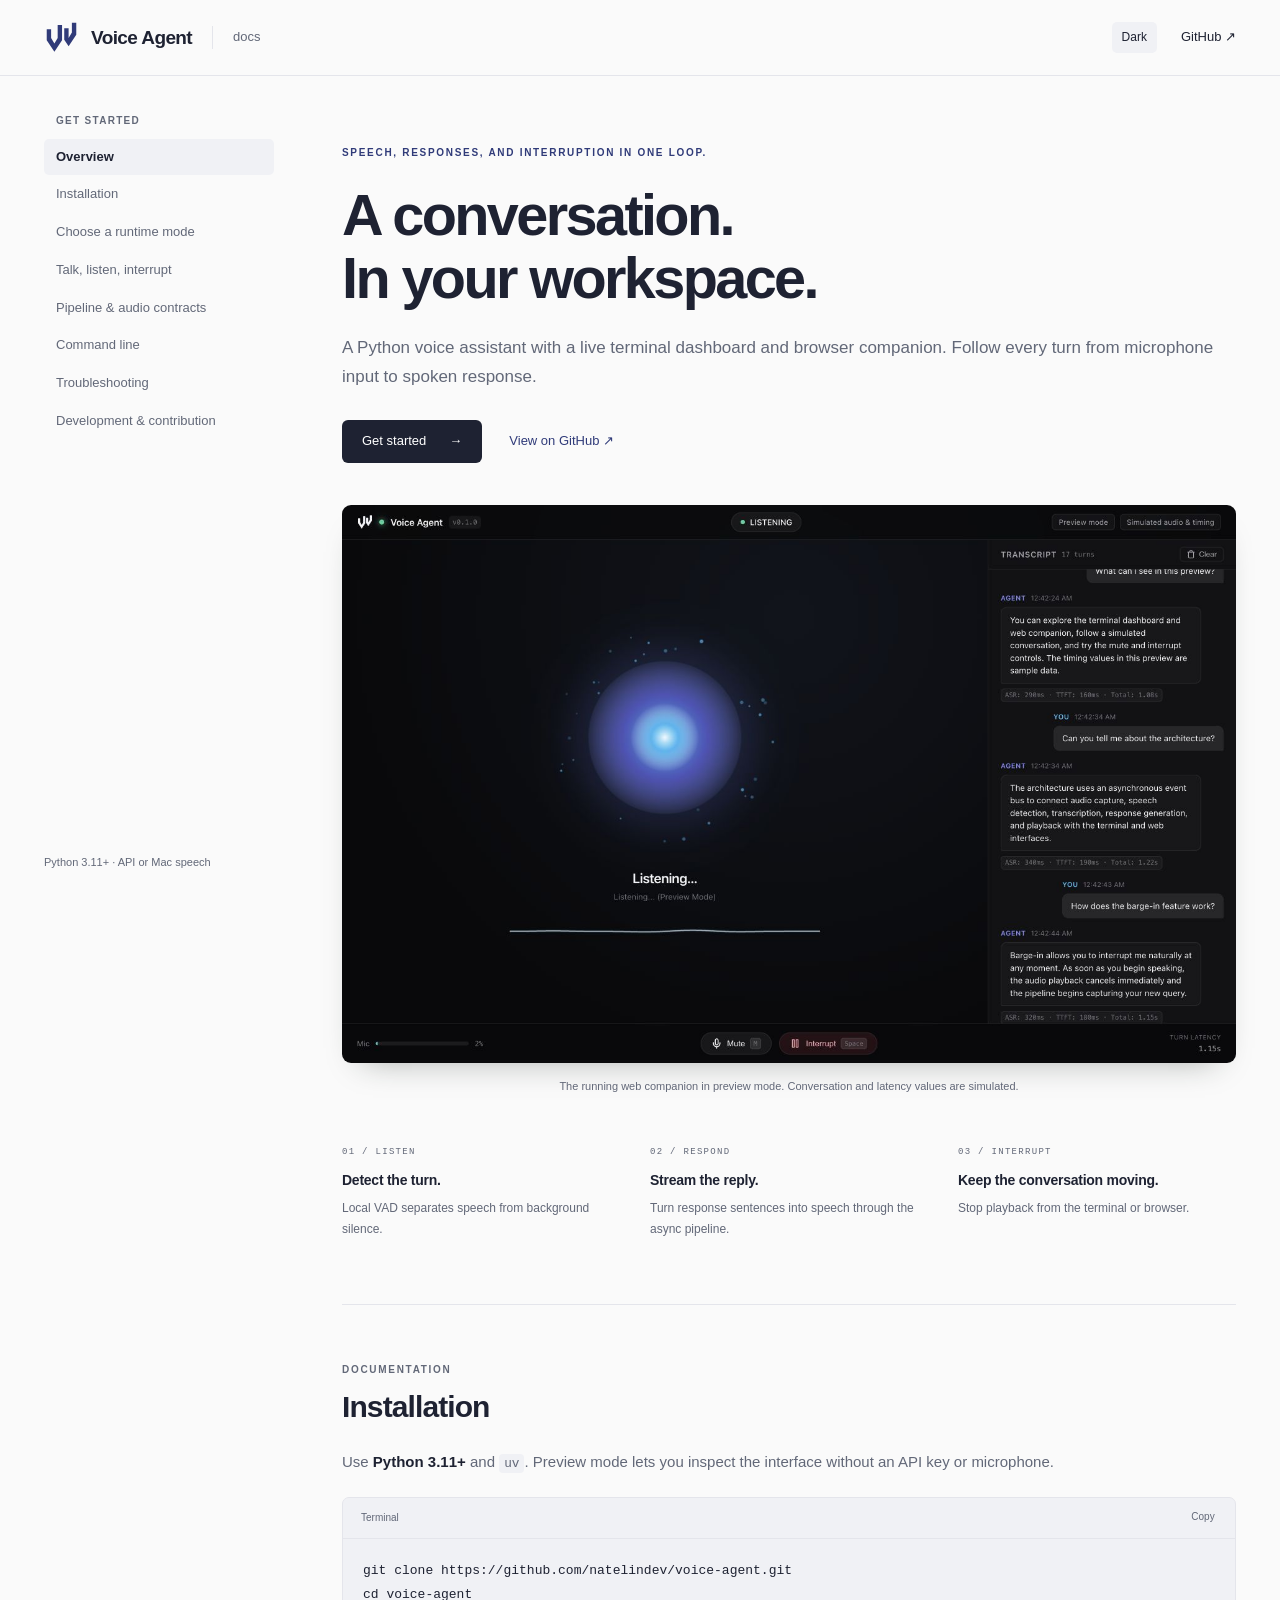
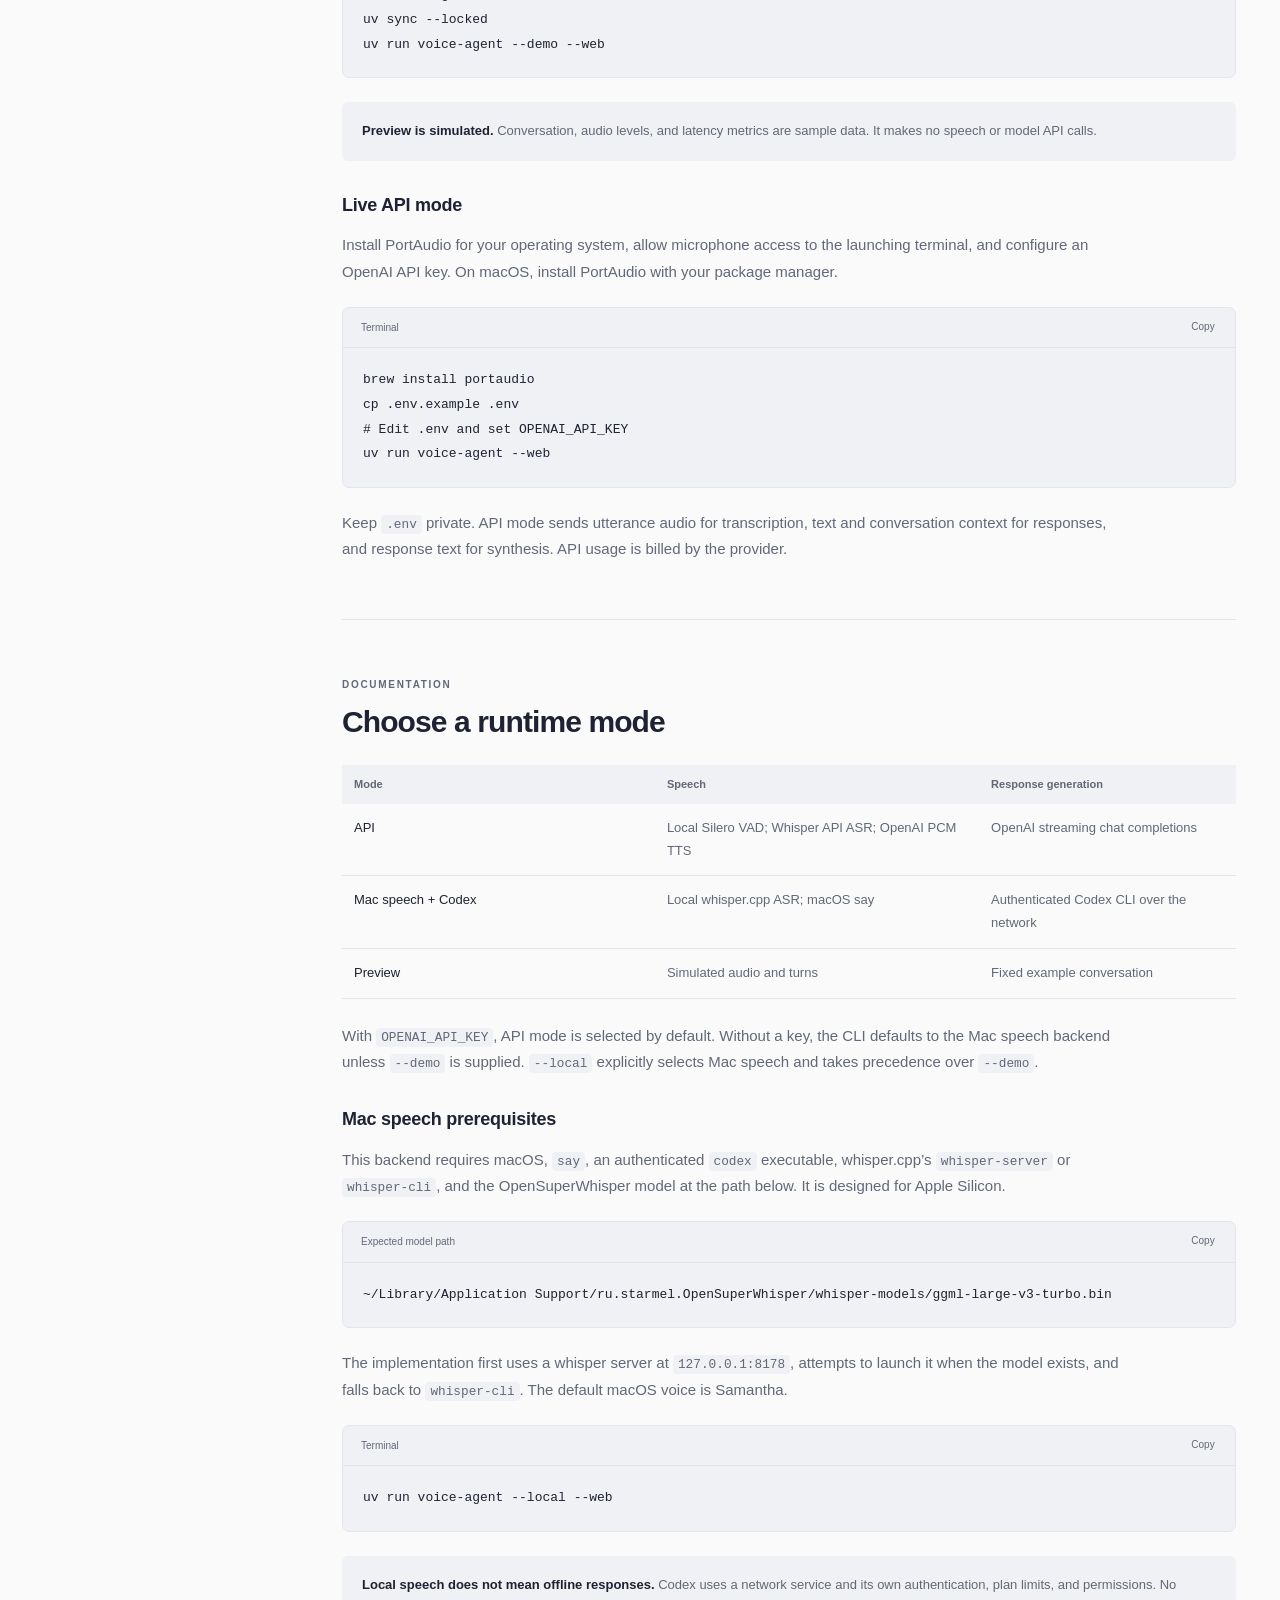
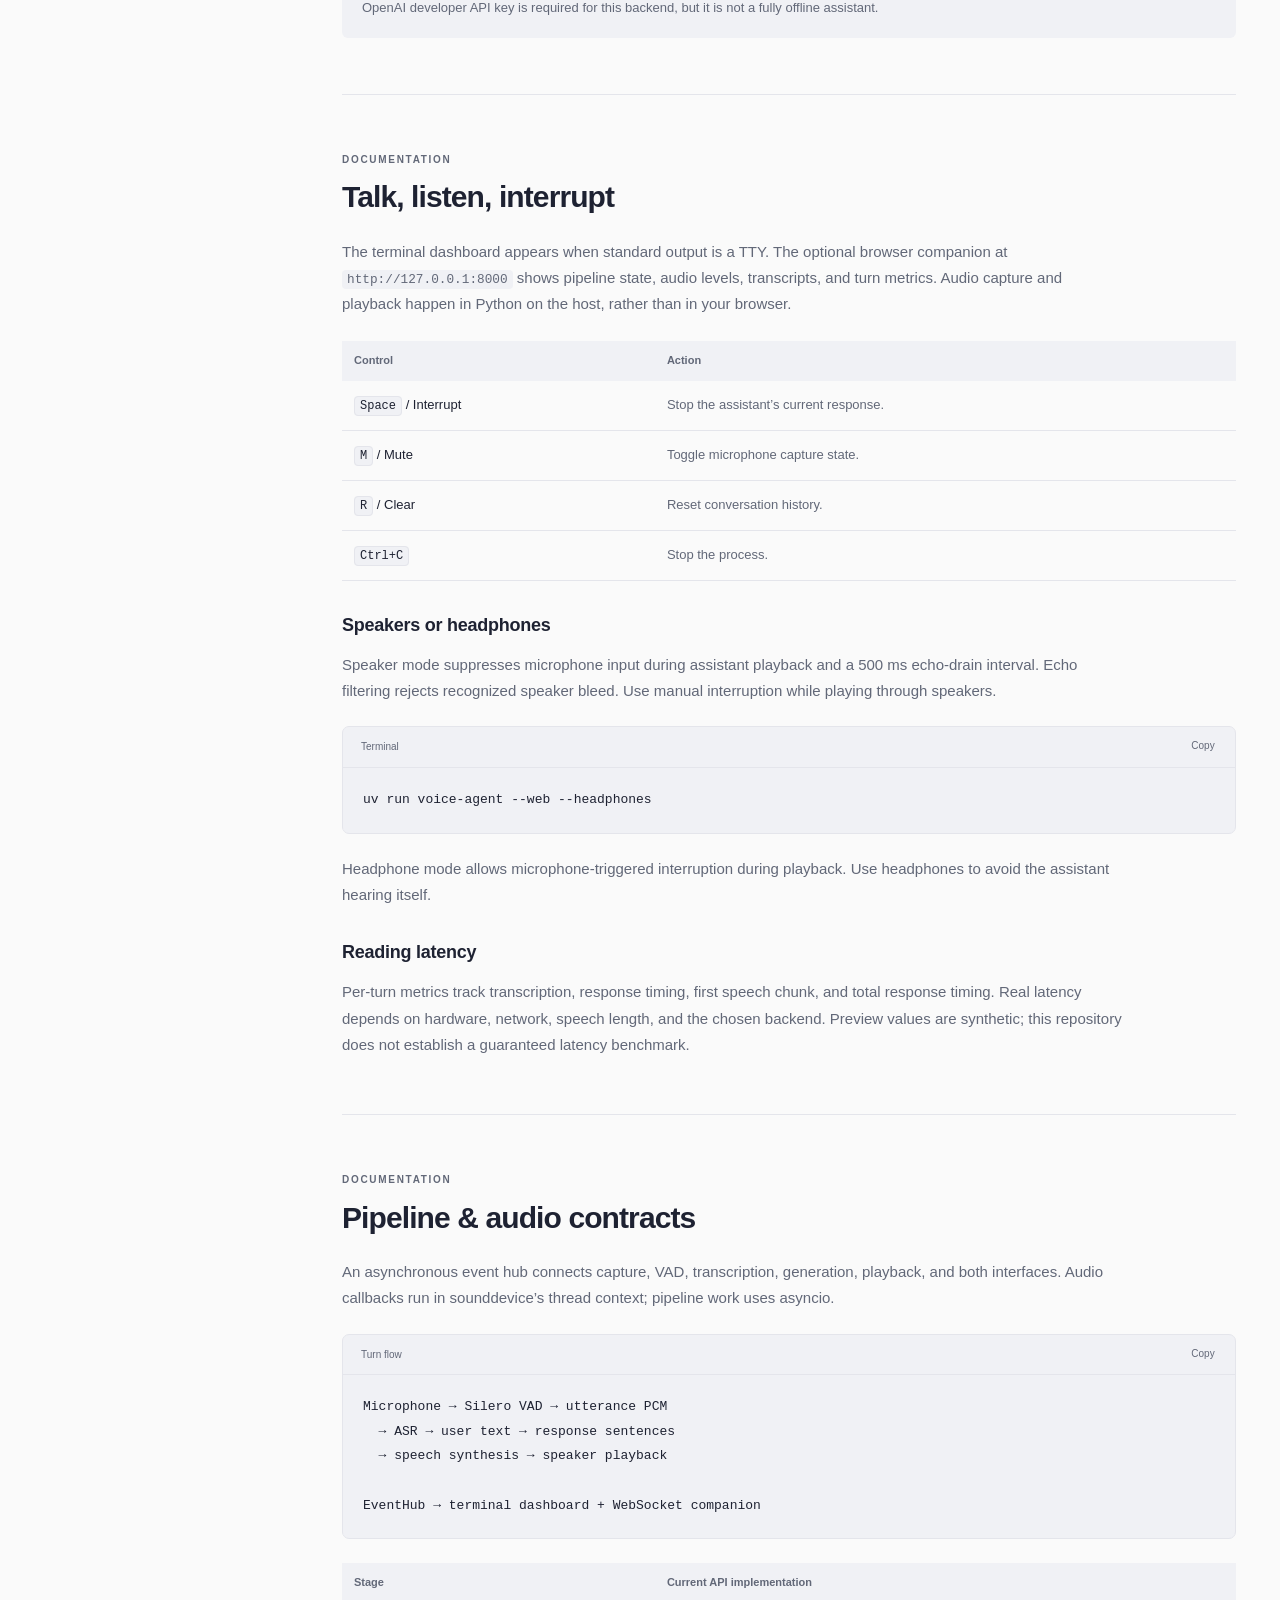
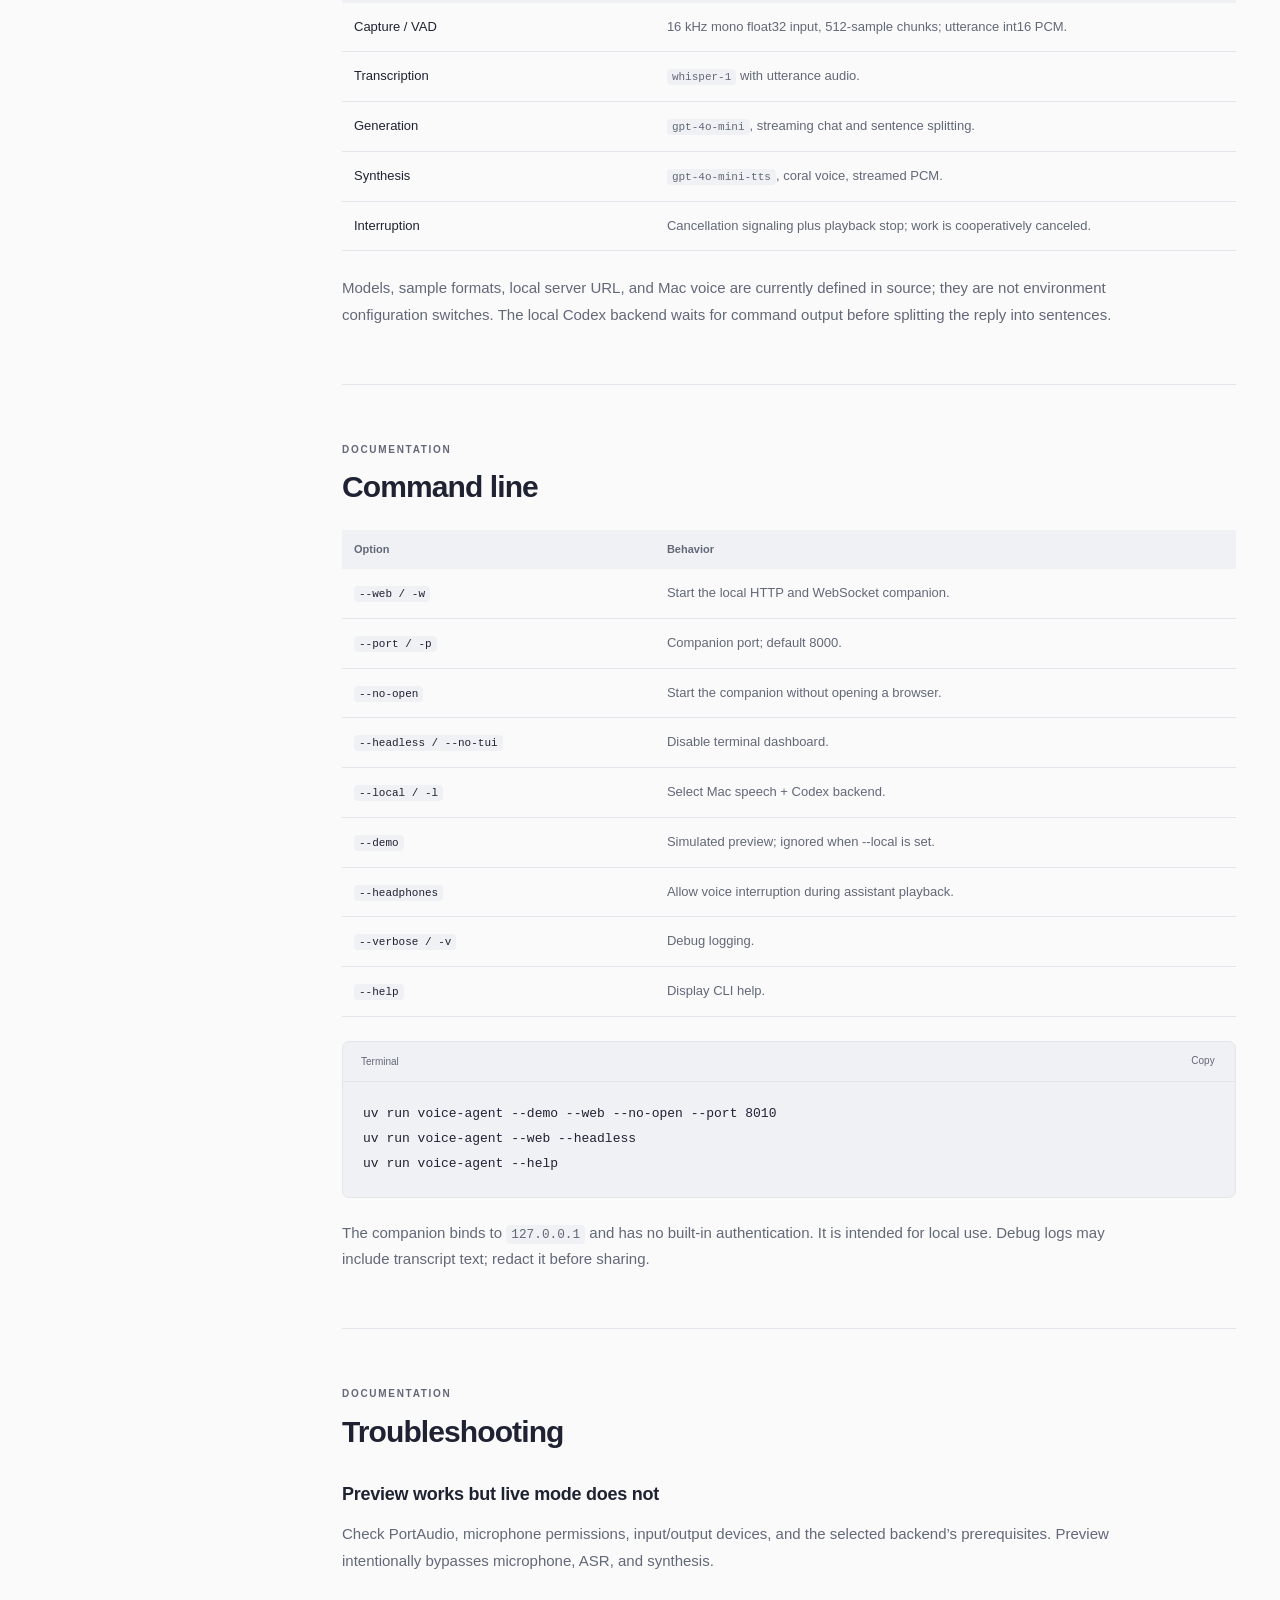
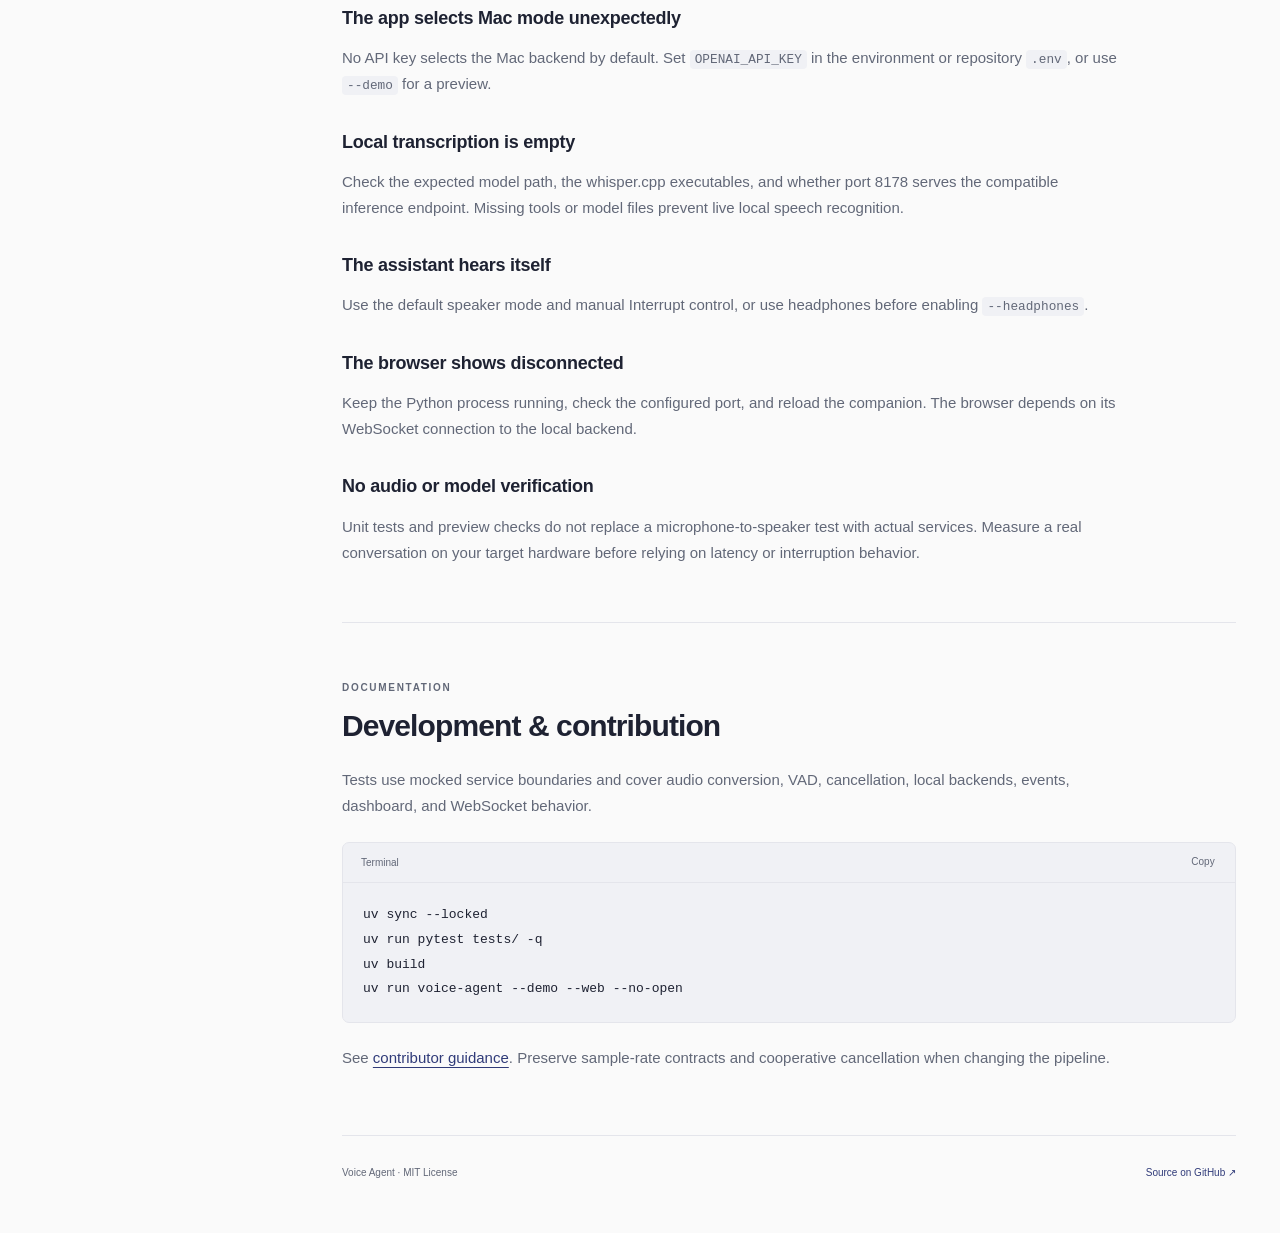
==== docs/index.html @ 85374327 "Polish voice agent branding, documentation, and runtime descriptions" ====
<!doctype html><html lang="en"><head><meta charset="utf-8"><meta name="viewport" content="width=device-width,initial-scale=1"><meta name="description" content="Speech, responses, and interruption in one loop. Installation, usage, reference, and troubleshooting."><meta property="og:title" content="Voice Agent · Documentation"><meta property="og:description" content="Speech, responses, and interruption in one loop."><meta property="og:image" content="https://natelindev-voice-agent.pages.dev/assets/screenshot.png"><link rel="canonical" href="https://natelindev-voice-agent.pages.dev/"><title>Voice Agent · Documentation</title><link rel="icon" href="assets/favicon.svg" type="image/svg+xml"><link rel="stylesheet" href="styles.css"><script src="app.js" defer></script></head><body><a class="skip-link" href="#main">Skip to content</a><header class="header"><a class="brand" href="#overview" aria-label="Voice Agent home"><img class="brand-icon" src="assets/brand/mark.svg" width="35" height="35" alt="">Voice Agent<span class="brand-label">docs</span></a><div class="header-actions"><button class="theme-toggle" type="button" aria-label="Switch color theme">Theme</button><a class="github-link" href="https://github.com/natelindev/voice-agent">GitHub ↗</a><button class="menu-toggle" type="button" aria-expanded="false" aria-controls="sidebar">Menu</button></div></header><div class="layout"><aside class="sidebar" id="sidebar"><nav aria-label="Documentation"><p class="nav-label">GET STARTED</p><a href="#overview" aria-current="location">Overview</a><a href="#installation">Installation</a><a href="#modes">Choose a runtime mode</a><a href="#usage">Talk, listen, interrupt</a><a href="#pipeline">Pipeline &amp; audio contracts</a><a href="#cli">Command line</a><a href="#troubleshooting">Troubleshooting</a><a href="#development">Development &amp; contribution</a></nav><div class="sidebar-note">Python 3.11+ · API or Mac speech</div></aside><main id="main" tabindex="-1"><section class="hero" id="overview" aria-labelledby="hero-title"><div class="eyebrow">SPEECH, RESPONSES, AND INTERRUPTION IN ONE LOOP.</div><h1 id="hero-title">A conversation.<br>In your workspace.</h1><p class="hero-description">A Python voice assistant with a live terminal dashboard and browser companion. Follow every turn from microphone input to spoken response.</p><div class="hero-actions"><a class="button-primary" href="#installation">Get started <span aria-hidden="true">→</span></a><a class="text-link" href="https://github.com/natelindev/voice-agent">View on GitHub ↗</a></div><figure class="screenshot"><a href="assets/screenshot.png" aria-label="Open the full-size product screenshot"><img src="assets/screenshot.png" alt="Voice Agent running with isolated sample data"></a><figcaption>The running web companion in preview mode. Conversation and latency values are simulated.</figcaption></figure><div class="features"><div><span class="feature-number">01 / LISTEN</span><h3>Detect the turn.</h3><p>Local VAD separates speech from background silence.</p></div><div><span class="feature-number">02 / RESPOND</span><h3>Stream the reply.</h3><p>Turn response sentences into speech through the async pipeline.</p></div><div><span class="feature-number">03 / INTERRUPT</span><h3>Keep the conversation moving.</h3><p>Stop playback from the terminal or browser.</p></div></div></section><section class="doc-section" id="installation" aria-labelledby="installation-title"><div class="section-kicker">DOCUMENTATION</div><h2 id="installation-title">Installation</h2><p>Use <strong>Python 3.11+</strong> and <code>uv</code>. Preview mode lets you inspect the interface without an API key or microphone.</p><div class="code-block"><div class="code-label">Terminal</div><pre><code>git clone https://github.com/natelindev/voice-agent.git
cd voice-agent
uv sync --locked
uv run voice-agent --demo --web</code></pre></div><div class="note"><strong>Preview is simulated.</strong> Conversation, audio levels, and latency metrics are sample data. It makes no speech or model API calls.</div><h3>Live API mode</h3><p>Install PortAudio for your operating system, allow microphone access to the launching terminal, and configure an OpenAI API key. On macOS, install PortAudio with your package manager.</p><div class="code-block"><div class="code-label">Terminal</div><pre><code>brew install portaudio
cp .env.example .env
# Edit .env and set OPENAI_API_KEY
uv run voice-agent --web</code></pre></div><p>Keep <code>.env</code> private. API mode sends utterance audio for transcription, text and conversation context for responses, and response text for synthesis. API usage is billed by the provider.</p></section><section class="doc-section" id="modes" aria-labelledby="modes-title"><div class="section-kicker">DOCUMENTATION</div><h2 id="modes-title">Choose a runtime mode</h2><div class="table-wrap"><table><thead><tr><th scope="col">Mode</th><th scope="col">Speech</th><th scope="col">Response generation</th></tr></thead><tbody><tr><td>API</td><td>Local Silero VAD; Whisper API ASR; OpenAI PCM TTS</td><td>OpenAI streaming chat completions</td></tr><tr><td>Mac speech + Codex</td><td>Local whisper.cpp ASR; macOS say</td><td>Authenticated Codex CLI over the network</td></tr><tr><td>Preview</td><td>Simulated audio and turns</td><td>Fixed example conversation</td></tr></tbody></table></div><p>With <code>OPENAI_API_KEY</code>, API mode is selected by default. Without a key, the CLI defaults to the Mac speech backend unless <code>--demo</code> is supplied. <code>--local</code> explicitly selects Mac speech and takes precedence over <code>--demo</code>.</p><h3>Mac speech prerequisites</h3><p>This backend requires macOS, <code>say</code>, an authenticated <code>codex</code> executable, whisper.cpp’s <code>whisper-server</code> or <code>whisper-cli</code>, and the OpenSuperWhisper model at the path below. It is designed for Apple Silicon.</p><div class="code-block"><div class="code-label">Expected model path</div><pre><code>~/Library/Application Support/ru.starmel.OpenSuperWhisper/whisper-models/ggml-large-v3-turbo.bin</code></pre></div><p>The implementation first uses a whisper server at <code>127.0.0.1:8178</code>, attempts to launch it when the model exists, and falls back to <code>whisper-cli</code>. The default macOS voice is Samantha.</p><div class="code-block"><div class="code-label">Terminal</div><pre><code>uv run voice-agent --local --web</code></pre></div><div class="note"><strong>Local speech does not mean offline responses.</strong> Codex uses a network service and its own authentication, plan limits, and permissions. No OpenAI developer API key is required for this backend, but it is not a fully offline assistant.</div></section><section class="doc-section" id="usage" aria-labelledby="usage-title"><div class="section-kicker">DOCUMENTATION</div><h2 id="usage-title">Talk, listen, interrupt</h2><p>The terminal dashboard appears when standard output is a TTY. The optional browser companion at <code>http://127.0.0.1:8000</code> shows pipeline state, audio levels, transcripts, and turn metrics. Audio capture and playback happen in Python on the host, rather than in your browser.</p><div class="table-wrap"><table><thead><tr><th scope="col">Control</th><th scope="col">Action</th></tr></thead><tbody><tr><td><kbd>Space</kbd> / Interrupt</td><td>Stop the assistant’s current response.</td></tr><tr><td><kbd>M</kbd> / Mute</td><td>Toggle microphone capture state.</td></tr><tr><td><kbd>R</kbd> / Clear</td><td>Reset conversation history.</td></tr><tr><td><kbd>Ctrl+C</kbd></td><td>Stop the process.</td></tr></tbody></table></div><h3>Speakers or headphones</h3><p>Speaker mode suppresses microphone input during assistant playback and a 500 ms echo-drain interval. Echo filtering rejects recognized speaker bleed. Use manual interruption while playing through speakers.</p><div class="code-block"><div class="code-label">Terminal</div><pre><code>uv run voice-agent --web --headphones</code></pre></div><p>Headphone mode allows microphone-triggered interruption during playback. Use headphones to avoid the assistant hearing itself.</p><h3>Reading latency</h3><p>Per-turn metrics track transcription, response timing, first speech chunk, and total response timing. Real latency depends on hardware, network, speech length, and the chosen backend. Preview values are synthetic; this repository does not establish a guaranteed latency benchmark.</p></section><section class="doc-section" id="pipeline" aria-labelledby="pipeline-title"><div class="section-kicker">DOCUMENTATION</div><h2 id="pipeline-title">Pipeline &amp; audio contracts</h2><p>An asynchronous event hub connects capture, VAD, transcription, generation, playback, and both interfaces. Audio callbacks run in sounddevice’s thread context; pipeline work uses asyncio.</p><div class="code-block"><div class="code-label">Turn flow</div><pre><code>Microphone → Silero VAD → utterance PCM
  → ASR → user text → response sentences
  → speech synthesis → speaker playback

EventHub → terminal dashboard + WebSocket companion</code></pre></div><div class="table-wrap"><table><thead><tr><th scope="col">Stage</th><th scope="col">Current API implementation</th></tr></thead><tbody><tr><td>Capture / VAD</td><td>16 kHz mono float32 input, 512-sample chunks; utterance int16 PCM.</td></tr><tr><td>Transcription</td><td><code>whisper-1</code> with utterance audio.</td></tr><tr><td>Generation</td><td><code>gpt-4o-mini</code>, streaming chat and sentence splitting.</td></tr><tr><td>Synthesis</td><td><code>gpt-4o-mini-tts</code>, coral voice, streamed PCM.</td></tr><tr><td>Interruption</td><td>Cancellation signaling plus playback stop; work is cooperatively canceled.</td></tr></tbody></table></div><p>Models, sample formats, local server URL, and Mac voice are currently defined in source; they are not environment configuration switches. The local Codex backend waits for command output before splitting the reply into sentences.</p></section><section class="doc-section" id="cli" aria-labelledby="cli-title"><div class="section-kicker">DOCUMENTATION</div><h2 id="cli-title">Command line</h2><div class="table-wrap"><table><thead><tr><th scope="col">Option</th><th scope="col">Behavior</th></tr></thead><tbody><tr><td><code>--web / -w</code></td><td>Start the local HTTP and WebSocket companion.</td></tr><tr><td><code>--port / -p</code></td><td>Companion port; default 8000.</td></tr><tr><td><code>--no-open</code></td><td>Start the companion without opening a browser.</td></tr><tr><td><code>--headless / --no-tui</code></td><td>Disable terminal dashboard.</td></tr><tr><td><code>--local / -l</code></td><td>Select Mac speech + Codex backend.</td></tr><tr><td><code>--demo</code></td><td>Simulated preview; ignored when --local is set.</td></tr><tr><td><code>--headphones</code></td><td>Allow voice interruption during assistant playback.</td></tr><tr><td><code>--verbose / -v</code></td><td>Debug logging.</td></tr><tr><td><code>--help</code></td><td>Display CLI help.</td></tr></tbody></table></div><div class="code-block"><div class="code-label">Terminal</div><pre><code>uv run voice-agent --demo --web --no-open --port 8010
uv run voice-agent --web --headless
uv run voice-agent --help</code></pre></div><p>The companion binds to <code>127.0.0.1</code> and has no built-in authentication. It is intended for local use. Debug logs may include transcript text; redact it before sharing.</p></section><section class="doc-section" id="troubleshooting" aria-labelledby="troubleshooting-title"><div class="section-kicker">DOCUMENTATION</div><h2 id="troubleshooting-title">Troubleshooting</h2><h3>Preview works but live mode does not</h3><p>Check PortAudio, microphone permissions, input/output devices, and the selected backend’s prerequisites. Preview intentionally bypasses microphone, ASR, and synthesis.</p><h3>The app selects Mac mode unexpectedly</h3><p>No API key selects the Mac backend by default. Set <code>OPENAI_API_KEY</code> in the environment or repository <code>.env</code>, or use <code>--demo</code> for a preview.</p><h3>Local transcription is empty</h3><p>Check the expected model path, the whisper.cpp executables, and whether port 8178 serves the compatible inference endpoint. Missing tools or model files prevent live local speech recognition.</p><h3>The assistant hears itself</h3><p>Use the default speaker mode and manual Interrupt control, or use headphones before enabling <code>--headphones</code>.</p><h3>The browser shows disconnected</h3><p>Keep the Python process running, check the configured port, and reload the companion. The browser depends on its WebSocket connection to the local backend.</p><h3>No audio or model verification</h3><p>Unit tests and preview checks do not replace a microphone-to-speaker test with actual services. Measure a real conversation on your target hardware before relying on latency or interruption behavior.</p></section><section class="doc-section" id="development" aria-labelledby="development-title"><div class="section-kicker">DOCUMENTATION</div><h2 id="development-title">Development &amp; contribution</h2><p>Tests use mocked service boundaries and cover audio conversion, VAD, cancellation, local backends, events, dashboard, and WebSocket behavior.</p><div class="code-block"><div class="code-label">Terminal</div><pre><code>uv sync --locked
uv run pytest tests/ -q
uv build
uv run voice-agent --demo --web --no-open</code></pre></div><p>See <a href="https://github.com/natelindev/voice-agent/blob/main/CONTRIBUTING.md">contributor guidance</a>. Preserve sample-rate contracts and cooperative cancellation when changing the pipeline.</p></section><footer><span>Voice Agent · MIT License</span><a href="https://github.com/natelindev/voice-agent">Source on GitHub ↗</a></footer></main></div><div id="copy-status" class="sr-only" role="status" aria-live="polite"></div></body></html>
---- docs/styles.css ----
:root {
	color-scheme: light;
	--paper: #f8f9f5;
	--ink: #202b26;
	--muted: #65716a;
	--line: #e2e6dd;
	--accent: #47614d;
	--code: #eef0e9;
	--sidebar: 230px;
	--header: 76px;
}
* {
	box-sizing: border-box;
}
html {
	scroll-behavior: smooth;
	scroll-padding-top: 104px;
}
body {
	margin: 0;
	background: var(--paper);
	color: var(--ink);
	font:
		15px / 1.75 -apple-system,
		BlinkMacSystemFont,
		"Segoe UI",
		sans-serif;
	-webkit-font-smoothing: antialiased;
}
a {
	color: var(--accent);
	text-decoration-thickness: 1px;
	text-underline-offset: 4px;
}
a:hover {
	color: var(--ink);
}
button {
	font: inherit;
	cursor: pointer;
}
button,
a {
	-webkit-tap-highlight-color: transparent;
}
:focus-visible {
	outline: 2px solid #5369a1;
	outline-offset: 5px;
	border-radius: 3px;
}
button:disabled {
	cursor: default;
}
::selection {
	background: #dce5d5;
}
code,
kbd {
	font-family: "SFMono-Regular", Consolas, "Liberation Mono", monospace;
}
code {
	font-size: 0.85em;
	overflow-wrap: anywhere;
}
p code,
td code,
li code,
.note code {
	background: var(--code);
	border-radius: 4px;
	padding: 2px 5px;
}
kbd {
	font-size: 12px;
	background: #fff;
	border: 1px solid var(--line);
	box-shadow: 0 1px 0 #d5d9d0;
	border-radius: 4px;
	padding: 2px 5px;
	white-space: nowrap;
}
p {
	margin: 0 0 20px;
}
strong {
	font-weight: 600;
}
.sr-only {
	position: absolute;
	width: 1px;
	height: 1px;
	padding: 0;
	margin: -1px;
	overflow: hidden;
	clip: rect(0, 0, 0, 0);
	white-space: nowrap;
	border: 0;
}
.skip-link {
	position: fixed;
	left: 20px;
	top: -80px;
	z-index: 10;
	background: var(--ink);
	color: white;
	padding: 8px 18px;
}
.skip-link:focus {
	top: 10px;
}
.header {
	height: var(--header);
	padding: 0 44px;
	border-bottom: 1px solid var(--line);
	background: var(--paper);
	position: sticky;
	top: 0;
	z-index: 5;
	display: flex;
	align-items: center;
	justify-content: space-between;
}
.brand {
	display: flex;
	align-items: center;
	gap: 12px;
	text-decoration: none;
	color: var(--ink);
	font-size: 19px;
	font-weight: 650;
	letter-spacing: -0.6px;
}
.brand-icon {
	display: block;
	width: 35px;
	height: 35px;
	flex-shrink: 0;
}
.brand-label {
	margin-left: 8px;
	padding-left: 20px;
	border-left: 1px solid #d6dbd1;
	color: var(--muted);
	font-size: 13px;
	font-weight: 400;
	letter-spacing: 0;
}
.header-actions {
	display: flex;
	gap: 24px;
	align-items: center;
}
.github-link {
	color: var(--ink);
	font-size: 13px;
	text-decoration: none;
}
.github-link span {
	margin-left: 8px;
	color: var(--muted);
}
.menu-toggle {
	display: none;
	background: var(--code);
	border: 0;
	border-radius: 5px;
	padding: 5px 12px;
	color: var(--ink);
}
.layout {
	max-width: 1456px;
	margin: auto;
	display: grid;
	grid-template-columns: var(--sidebar) minmax(0, 1fr);
	padding: 0 44px;
	gap: 68px;
}
.sidebar {
	position: sticky;
	top: var(--header);
	align-self: start;
	height: calc(100vh - var(--header));
	display: flex;
	flex-direction: column;
	justify-content: space-between;
	padding: 36px 0 28px;
}
.nav-label {
	font-size: 10px;
	font-weight: 650;
	color: var(--muted);
	letter-spacing: 1.3px;
	margin: 24px 0 9px 12px;
}
.nav-label:first-child {
	margin-top: 0;
}
.sidebar nav a {
	display: block;
	text-decoration: none;
	color: var(--muted);
	font-size: 13px;
	padding: 7px 12px;
	border-radius: 5px;
	margin: 1px 0;
}
.sidebar nav a:hover {
	background: #f0f2eb;
	color: var(--ink);
}
.sidebar nav a[aria-current] {
	background: #e9ede4;
	color: var(--ink);
	font-weight: 600;
}
.sidebar nav a span {
	float: right;
}
.sidebar-note {
	font-size: 11px;
	color: var(--muted);
	display: flex;
	align-items: center;
	gap: 8px;
}
.status-dot {
	width: 6px;
	height: 6px;
	display: inline-block;
	background: #6f8567;
	border-radius: 50%;
	flex-shrink: 0;
}
main {
	min-width: 0;
	max-width: 930px;
	padding: 68px 0 0;
}
.hero {
	scroll-margin-top: 25px;
}
.eyebrow {
	display: flex;
	align-items: center;
	gap: 9px;
	font-size: 10px;
	letter-spacing: 1.7px;
	font-weight: 600;
	color: var(--accent);
	margin-bottom: 22px;
}
h1 {
	font-size: clamp(38px, 4.5vw, 60px);
	line-height: 1.1;
	font-weight: 550;
	letter-spacing: -2.6px;
	margin: 0 0 24px;
}
.hero-description {
	font-size: 17px;
	line-height: 1.7;
	color: var(--muted);
	margin-bottom: 28px;
}
.hero-actions {
	display: flex;
	align-items: center;
	gap: 27px;
	margin-bottom: 42px;
}
.button-primary {
	display: inline-flex;
	gap: 23px;
	align-items: center;
	padding: 10px 20px;
	background: var(--ink);
	color: #fff;
	border-radius: 6px;
	font-size: 13px;
	font-weight: 500;
	text-decoration: none;
}
.button-primary:hover {
	background: #35473a;
	color: #fff;
}
.text-link {
	font-size: 13px;
	font-weight: 500;
	text-decoration: none;
}
.text-link span {
	margin-left: 9px;
}
.screenshot {
	margin: 0;
}
.screenshot img {
	display: block;
	width: 100%;
	height: auto;
	border-radius: 9px;
	box-shadow: 0 16px 32px -20px #19251e66;
}
.screenshot figcaption {
	font-size: 11px;
	line-height: 1.6;
	color: var(--muted);
	text-align: center;
	padding: 15px 0 0;
}
.features {
	display: grid;
	grid-template-columns: repeat(3, minmax(0, 1fr));
	gap: 30px;
	margin: 40px 0 0;
	padding-bottom: 8px;
}
.feature-number {
	font-size: 9px;
	letter-spacing: 1.3px;
	color: var(--muted);
	font-family: "SFMono-Regular", Consolas, monospace;
}
.features h3 {
	font-size: 14px;
	margin: 9px 0 7px;
	font-weight: 600;
}
.features p {
	font-size: 12px;
	line-height: 1.75;
	color: var(--muted);
	margin: 0;
}
.doc-section {
	padding-top: 56px;
	margin-top: 56px;
	border-top: 1px solid var(--line);
	scroll-margin-top: 0;
}
.section-kicker {
	font-size: 10px;
	font-weight: 600;
	letter-spacing: 1.7px;
	color: var(--muted);
	margin-bottom: 10px;
}
h2 {
	font-size: 30px;
	line-height: 1.25;
	letter-spacing: -0.9px;
	font-weight: 550;
	margin: 0 0 23px;
}
h3 {
	font-size: 18px;
	letter-spacing: -0.25px;
	line-height: 1.4;
	font-weight: 600;
	margin: 32px 0 14px;
}
.doc-section > p {
	color: #58655d;
	max-width: 780px;
}
.doc-section > p strong {
	color: var(--ink);
}
.code-block {
	position: relative;
	background: var(--code);
	border: 1px solid var(--line);
	border-radius: 7px;
	margin: 22px 0;
	overflow: hidden;
}
.code-label {
	font-size: 10px;
	font-weight: 500;
	color: var(--muted);
	padding: 11px 18px;
	border-bottom: 1px solid #e0e4d9;
}
.code-block pre {
	margin: 0;
	padding: 20px;
	overflow-x: auto;
	font-size: 13px;
	line-height: 1.9;
	tab-size: 2;
}
.code-block pre code {
	font-size: inherit;
	white-space: pre;
	overflow-wrap: normal;
}
.copy-button {
	position: absolute;
	top: 6px;
	right: 8px;
	border: 0;
	border-radius: 4px;
	background: var(--code);
	color: var(--muted);
	font-size: 10px;
	padding: 4px 9px;
	min-width: 48px;
}
.code-block:not(:has(.code-label)) .copy-button {
	top: 7px;
	background: var(--paper);
}
.copy-button:hover {
	background: #e0e5d8;
	color: var(--ink);
}
.note {
	padding: 18px 20px;
	background: #ecefe6;
	border-radius: 6px;
	color: #52604f;
	font-size: 13px;
	margin: 24px 0;
}
.note strong {
	color: var(--ink);
}
.path-card {
	background: var(--code);
	border-radius: 6px;
	padding: 17px 20px;
	display: flex;
	flex-direction: column;
	gap: 3px;
	margin: 24px 0;
}
.path-card span {
	font-size: 10px;
	color: var(--muted);
}
.path-card code {
	font-size: 13px;
}
.table-wrap {
	overflow-x: auto;
	margin: 24px 0;
}
table {
	border-collapse: collapse;
	width: 100%;
	font-size: 13px;
	text-align: left;
}
th {
	font-size: 11px;
	color: var(--muted);
	font-weight: 600;
	padding: 10px 12px;
	background: var(--code);
}
td {
	padding: 13px 12px;
	border-bottom: 1px solid var(--line);
	vertical-align: top;
	color: #58655d;
}
td:first-child {
	color: var(--ink);
	width: 35%;
}
td code {
	font-size: 11px;
}
caption {
	text-align: left;
}
.precedence {
	columns: 2;
	padding-left: 26px;
	color: var(--muted);
	font-size: 13px;
}
.precedence li {
	padding: 6px 0;
	break-inside: avoid;
}
.filename-list {
	display: flex;
	flex-wrap: wrap;
	gap: 8px;
	margin: 20px 0 28px;
}
.filename-list code {
	background: var(--code);
	padding: 5px 9px;
	border-radius: 5px;
	font-size: 11px;
	color: #52604f;
}
details {
	background: var(--code);
	padding: 14px 18px;
	border-radius: 6px;
	margin: 24px 0;
	font-size: 13px;
}
summary {
	cursor: pointer;
	font-weight: 500;
}
details .code-block {
	border: 0;
	margin: 12px 0 0;
}
details .code-block pre {
	padding: 18px 0 6px;
}
.help-card {
	display: flex;
	align-items: center;
	justify-content: space-between;
	gap: 20px;
	background: var(--code);
	border-radius: 7px;
	padding: 24px;
	margin-top: 36px;
}
.help-card h3 {
	font-size: 15px;
	margin: 0 0 5px;
}
.help-card p {
	font-size: 12px;
	color: var(--muted);
	margin: 0;
}
.help-card a {
	flex-shrink: 0;
}
footer {
	display: flex;
	justify-content: space-between;
	gap: 20px;
	margin-top: 64px;
	padding: 28px 0;
	border-top: 1px solid var(--line);
	font-size: 10px;
	color: var(--muted);
}
footer a {
	text-decoration: none;
}
@media (min-width: 1600px) {
	.layout {
		gap: 88px;
	}
	main {
		padding-top: 80px;
	}
}
@media (max-width: 1100px) {
	:root {
		--sidebar: 185px;
	}
	.layout {
		gap: 40px;
		padding: 0 30px;
	}
	.header {
		padding: 0 30px;
	}
	main {
		padding-top: 48px;
	}
	h1 {
		font-size: 47px;
	}
	.features {
		gap: 18px;
	}
	.eyebrow {
		font-size: 9px;
	}
}
@media (max-width: 760px) {
	:root {
		--header: 65px;
	}
	.header {
		padding: 0 22px;
	}
	.brand {
		font-size: 17px;
		gap: 9px;
	}
	.brand-label {
		display: none;
	}
	.header-actions {
		gap: 18px;
	}
	.layout {
		display: block;
		padding: 0 24px;
	}
	.sidebar {
		position: static;
		height: auto;
		padding: 18px 0;
		border-bottom: 1px solid var(--line);
	}
	.sidebar-note {
		display: none;
	}
	.sidebar nav {
		display: grid;
		grid-template-columns: 1fr 1fr;
		gap: 3px;
	}
	.nav-label {
		grid-column: 1 / -1;
		margin: 12px 0 3px 12px;
	}
	.js .menu-toggle {
		display: block;
	}
	.js .sidebar {
		display: none;
	}
	.js .sidebar.is-open {
		display: block;
	}
	.sidebar nav a {
		font-size: 13px;
	}
	.github-link {
		font-size: 12px;
	}
	main {
		padding-top: 38px;
	}
	h1 {
		font-size: 42px;
		letter-spacing: -1.8px;
	}
	.eyebrow {
		font-size: 8px;
		letter-spacing: 1.1px;
	}
	.hero-description {
		font-size: 15px;
	}
	.desktop-break {
		display: none;
	}
	.hero-actions {
		gap: 23px;
		margin-bottom: 30px;
	}
	.screenshot img {
		border-radius: 6px;
	}
	.screenshot figcaption {
		font-size: 10px;
		padding-top: 12px;
	}
	.features {
		grid-template-columns: 1fr;
		gap: 22px;
		margin-top: 32px;
	}
	.features > div {
		display: grid;
		grid-template-columns: 90px 1fr;
		column-gap: 14px;
	}
	.feature-number {
		grid-row: 1 / 3;
		padding-top: 2px;
		font-size: 8px;
	}
	.features h3 {
		margin: 0 0 5px;
	}
	.features p {
		grid-column: 2;
	}
	.doc-section {
		padding-top: 36px;
		margin-top: 40px;
	}
	h2 {
		font-size: 27px;
	}
	.doc-section > p {
		font-size: 14px;
	}
	.code-block pre {
		font-size: 11px;
		padding: 17px;
	}
	.table-wrap {
		margin: 20px 0;
	}
	th,
	td {
		padding: 10px;
		font-size: 12px;
	}
	td:first-child {
		min-width: 145px;
	}
	.note {
		padding: 16px;
		font-size: 12px;
	}
	.path-card code {
		font-size: 11px;
	}
	.precedence {
		columns: 1;
	}
	.help-card {
		flex-direction: column;
		align-items: flex-start;
		padding: 20px;
	}
	footer {
		flex-direction: column;
		gap: 5px;
		margin-top: 40px;
	}
	.filename-list {
		gap: 6px;
	}
	.filename-list code {
		font-size: 10px;
	}
}
@media (prefers-reduced-motion: reduce) {
	html {
		scroll-behavior: auto;
	}
}

/* Project identity and accessible light/dark surfaces. */
:root { --paper:#fafafa; --ink:#1e2232; --muted:#626878; --line:#e4e5eb; --accent:#303b79; --code:#f0f1f5; }
[data-theme="dark"] { color-scheme:dark; --paper:#10121a; --ink:#edf0fa; --muted:#a3abc0; --line:#303441; --accent:#b7bef0; --code:#1c202c; }
.doc-section > p, td, .note { color:var(--muted); }
.note, .sidebar nav a:hover, .sidebar nav a[aria-current], .copy-button:hover { background:var(--code); }
.brand-label, .code-label { border-color:var(--line); }
.status-dot { background:var(--accent); }
kbd { background:var(--code); box-shadow:none; }
.theme-toggle { border:0; background:var(--code); color:var(--ink); border-radius:5px; padding:5px 10px; font-size:12px; }
[data-theme="dark"] .brand-icon { content:url("assets/brand/mark-dark.svg"); }
[data-theme="dark"] .button-primary { color:var(--paper); }
.button-primary:hover { background:var(--accent); }
@media(max-width:760px) { .header { padding:0 16px; } .header-actions { gap:10px; } .brand { font-size:15px; gap:7px; } .brand-icon { width:28px; height:28px; } }
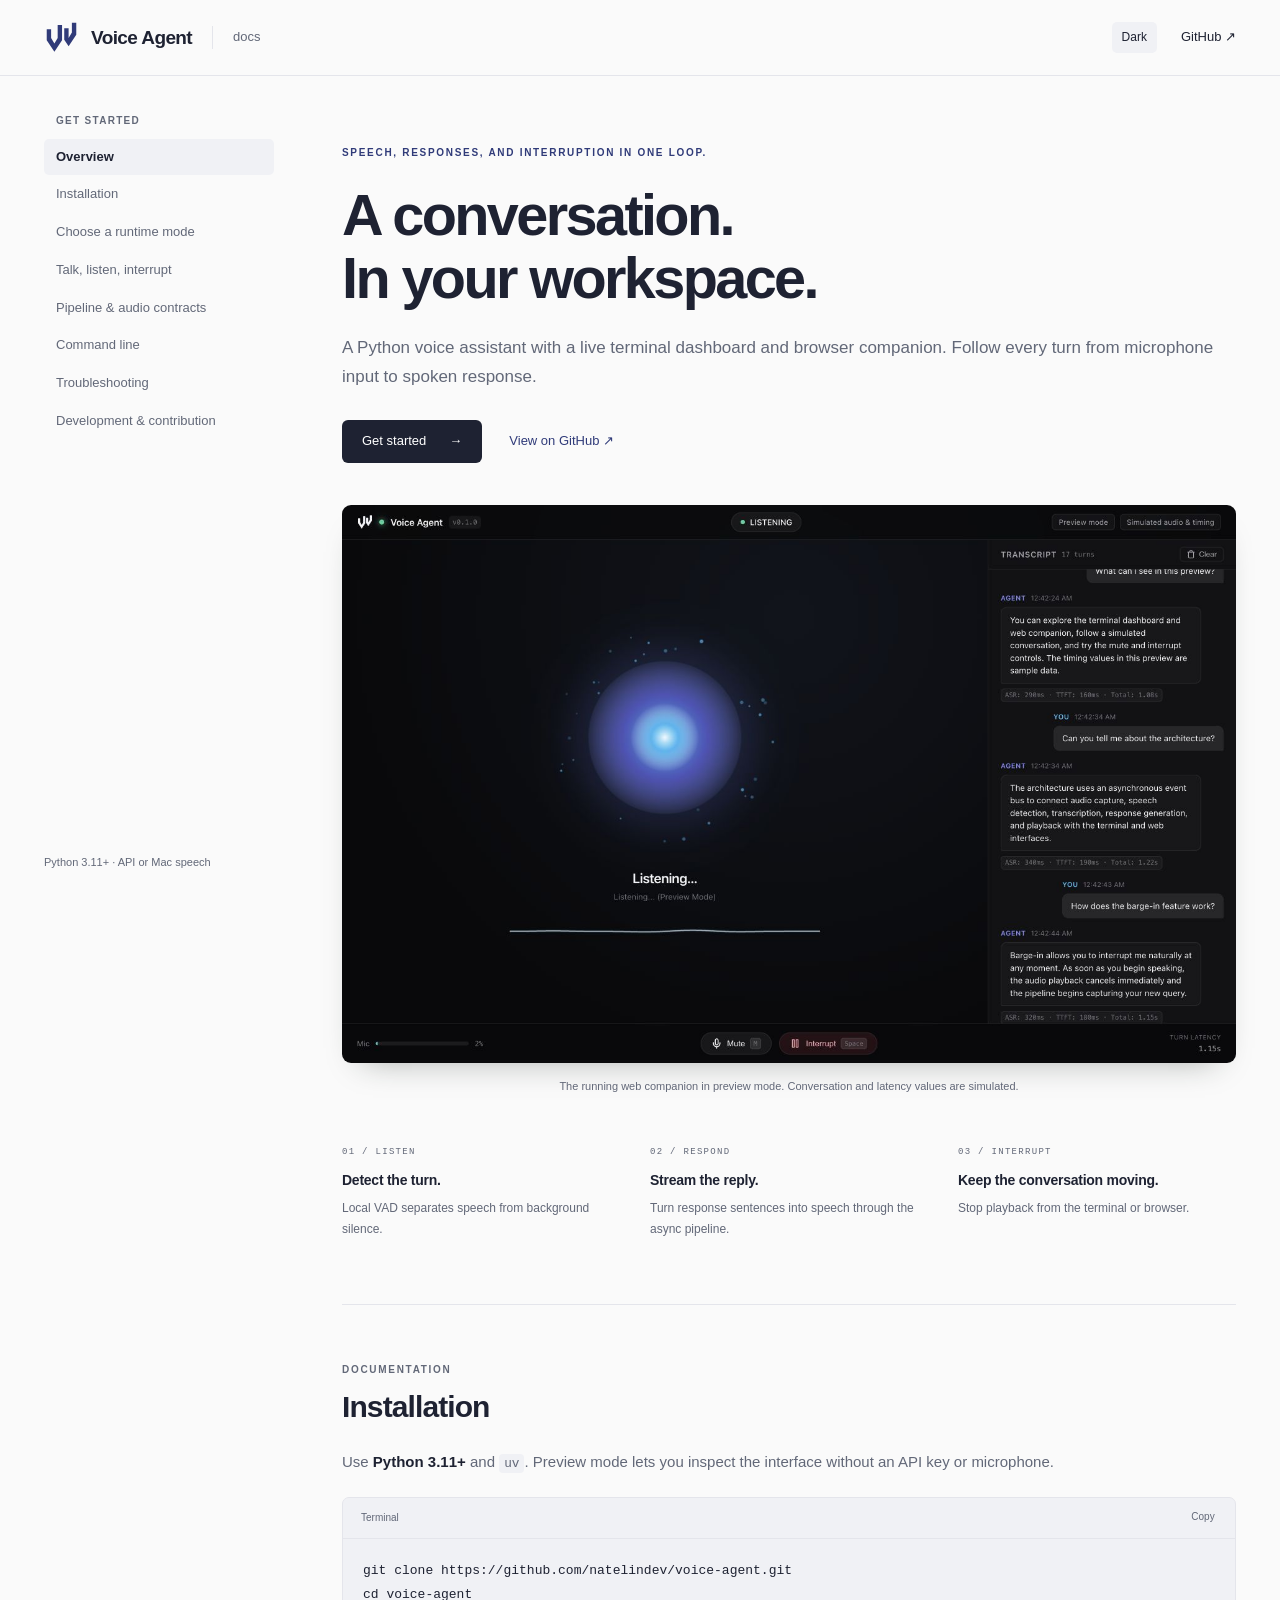
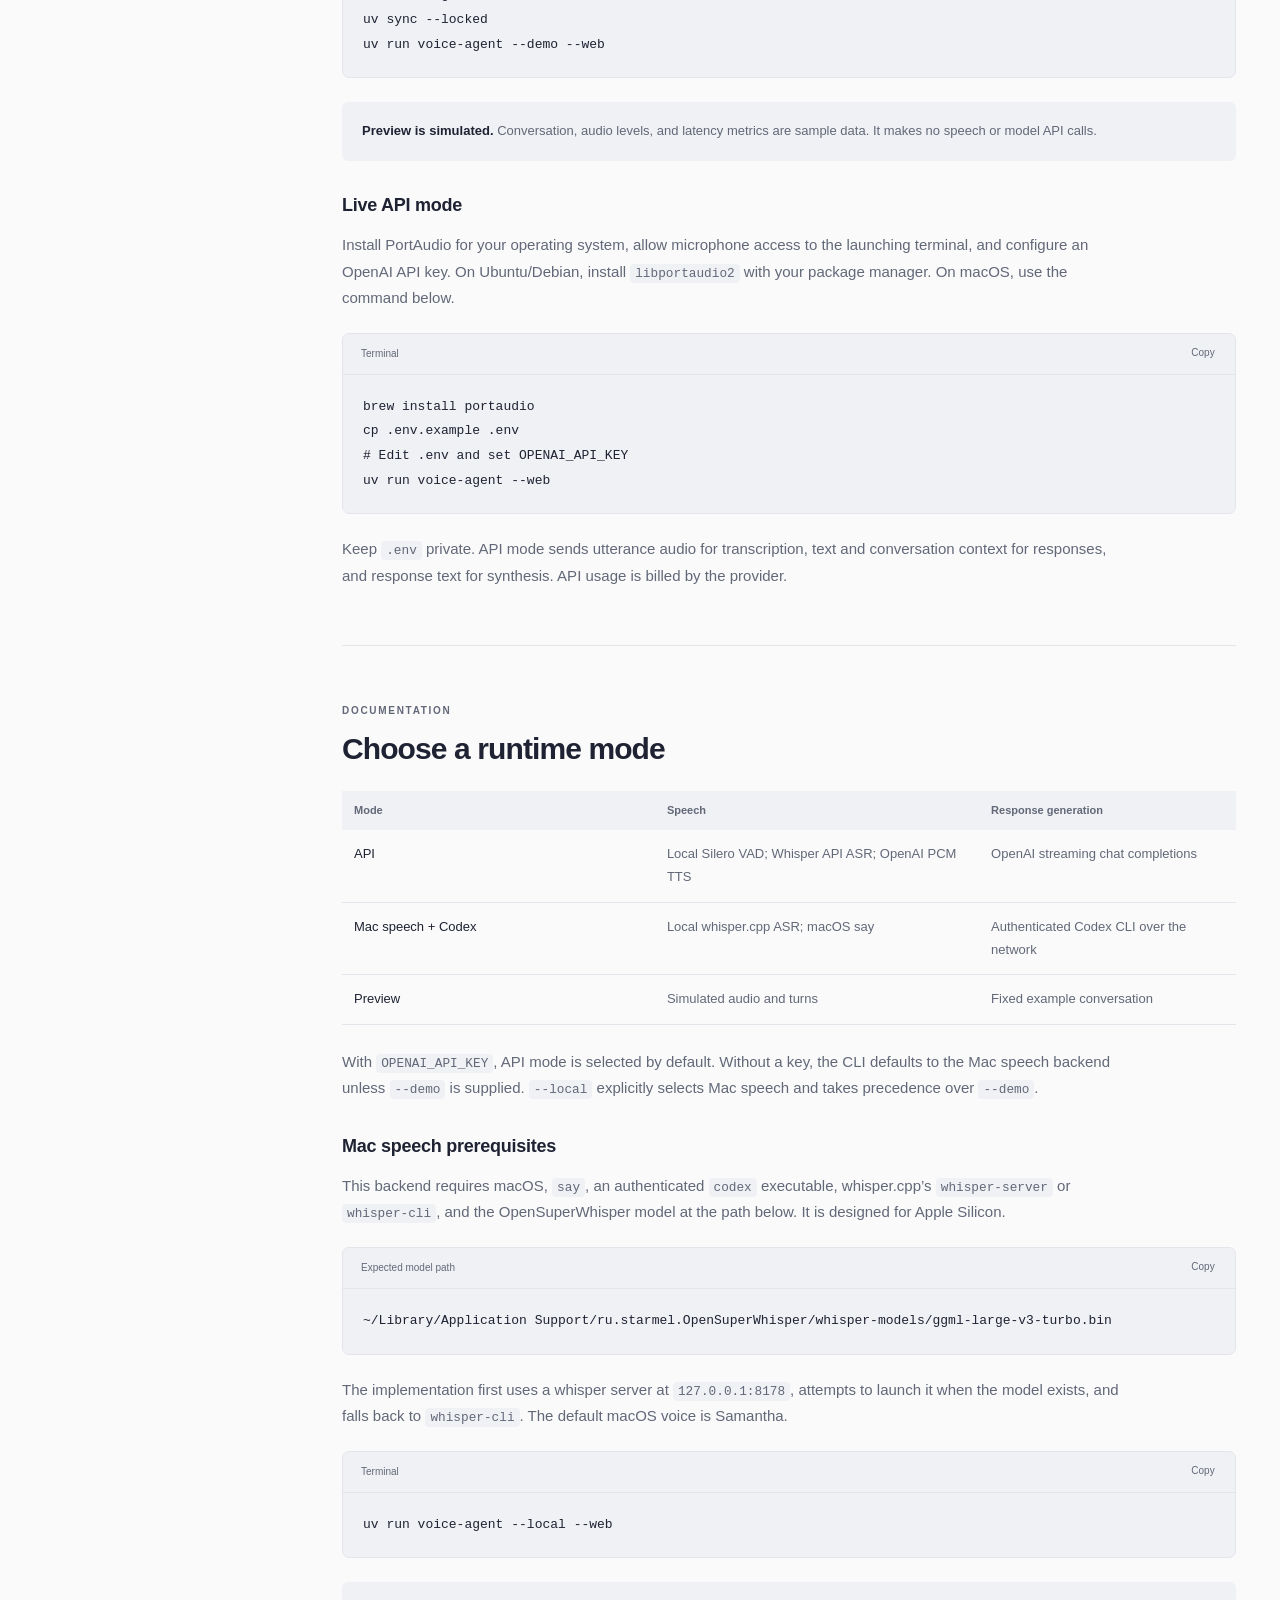
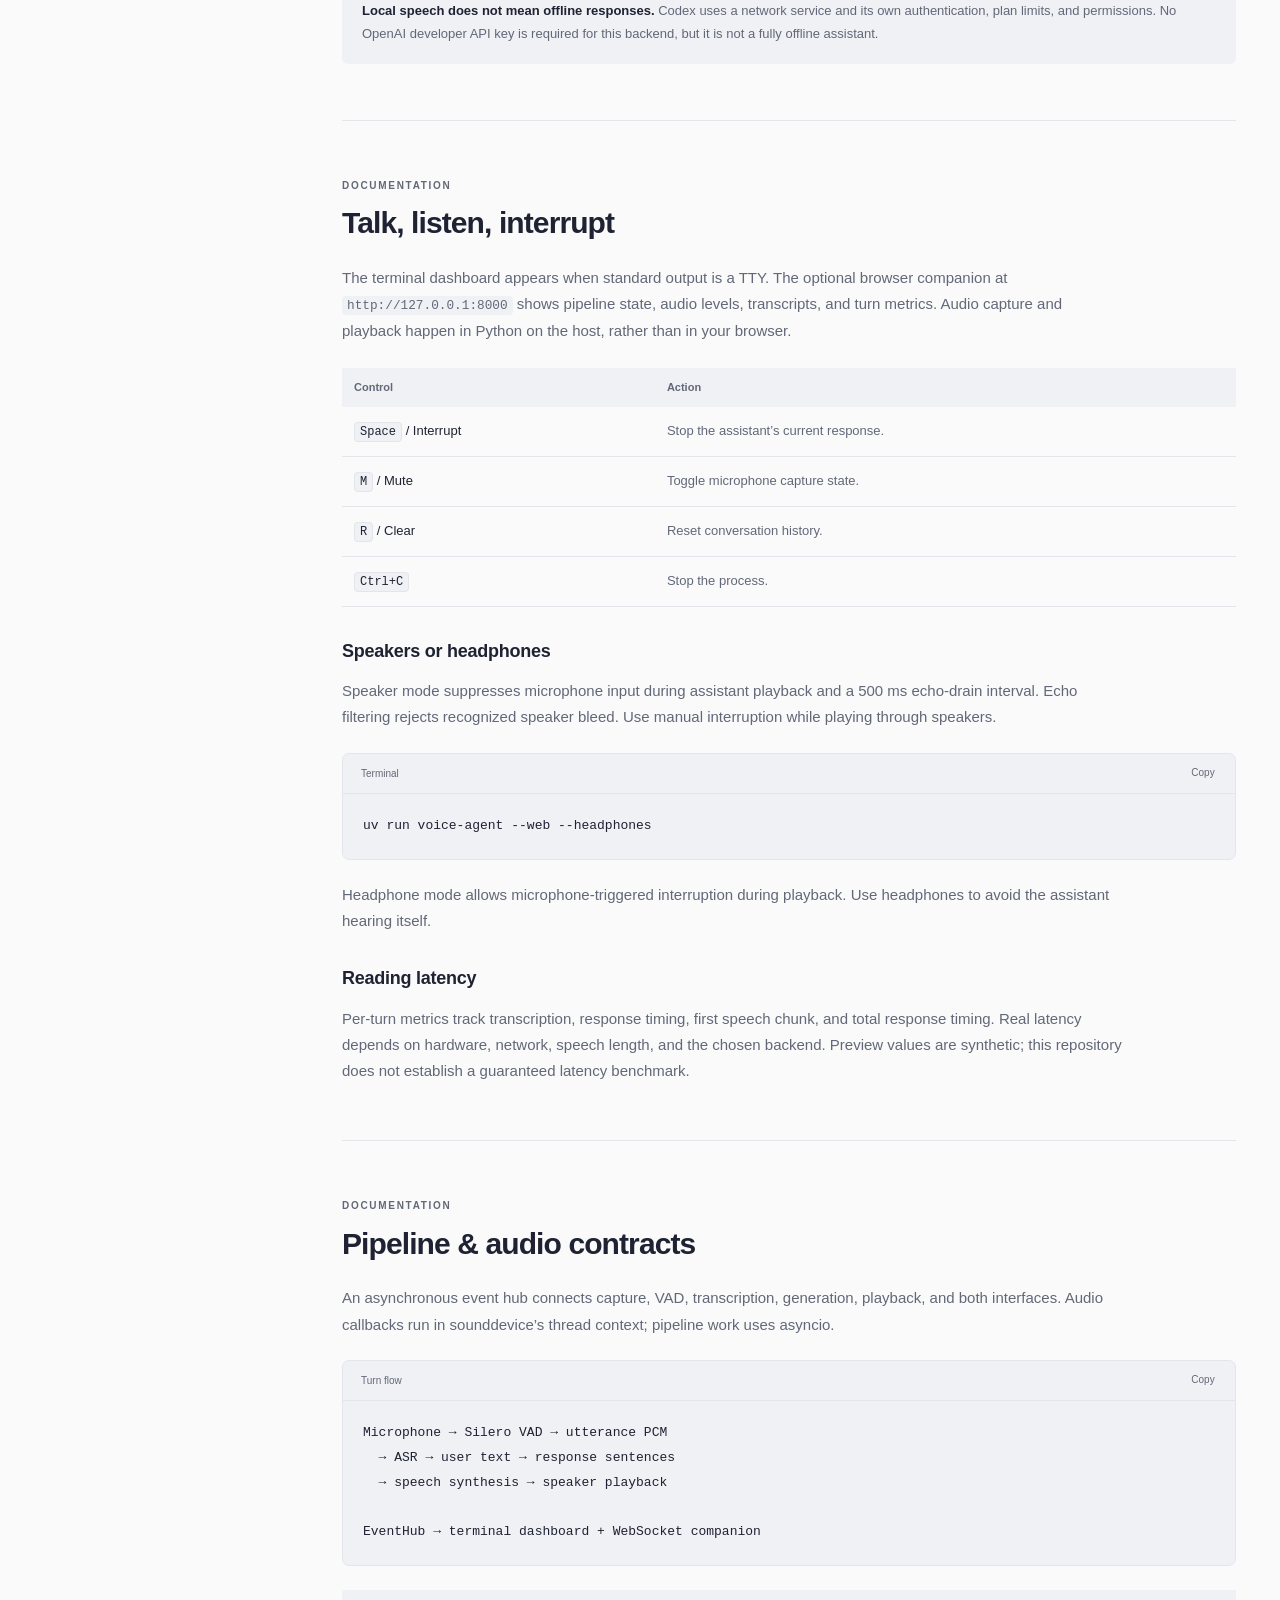
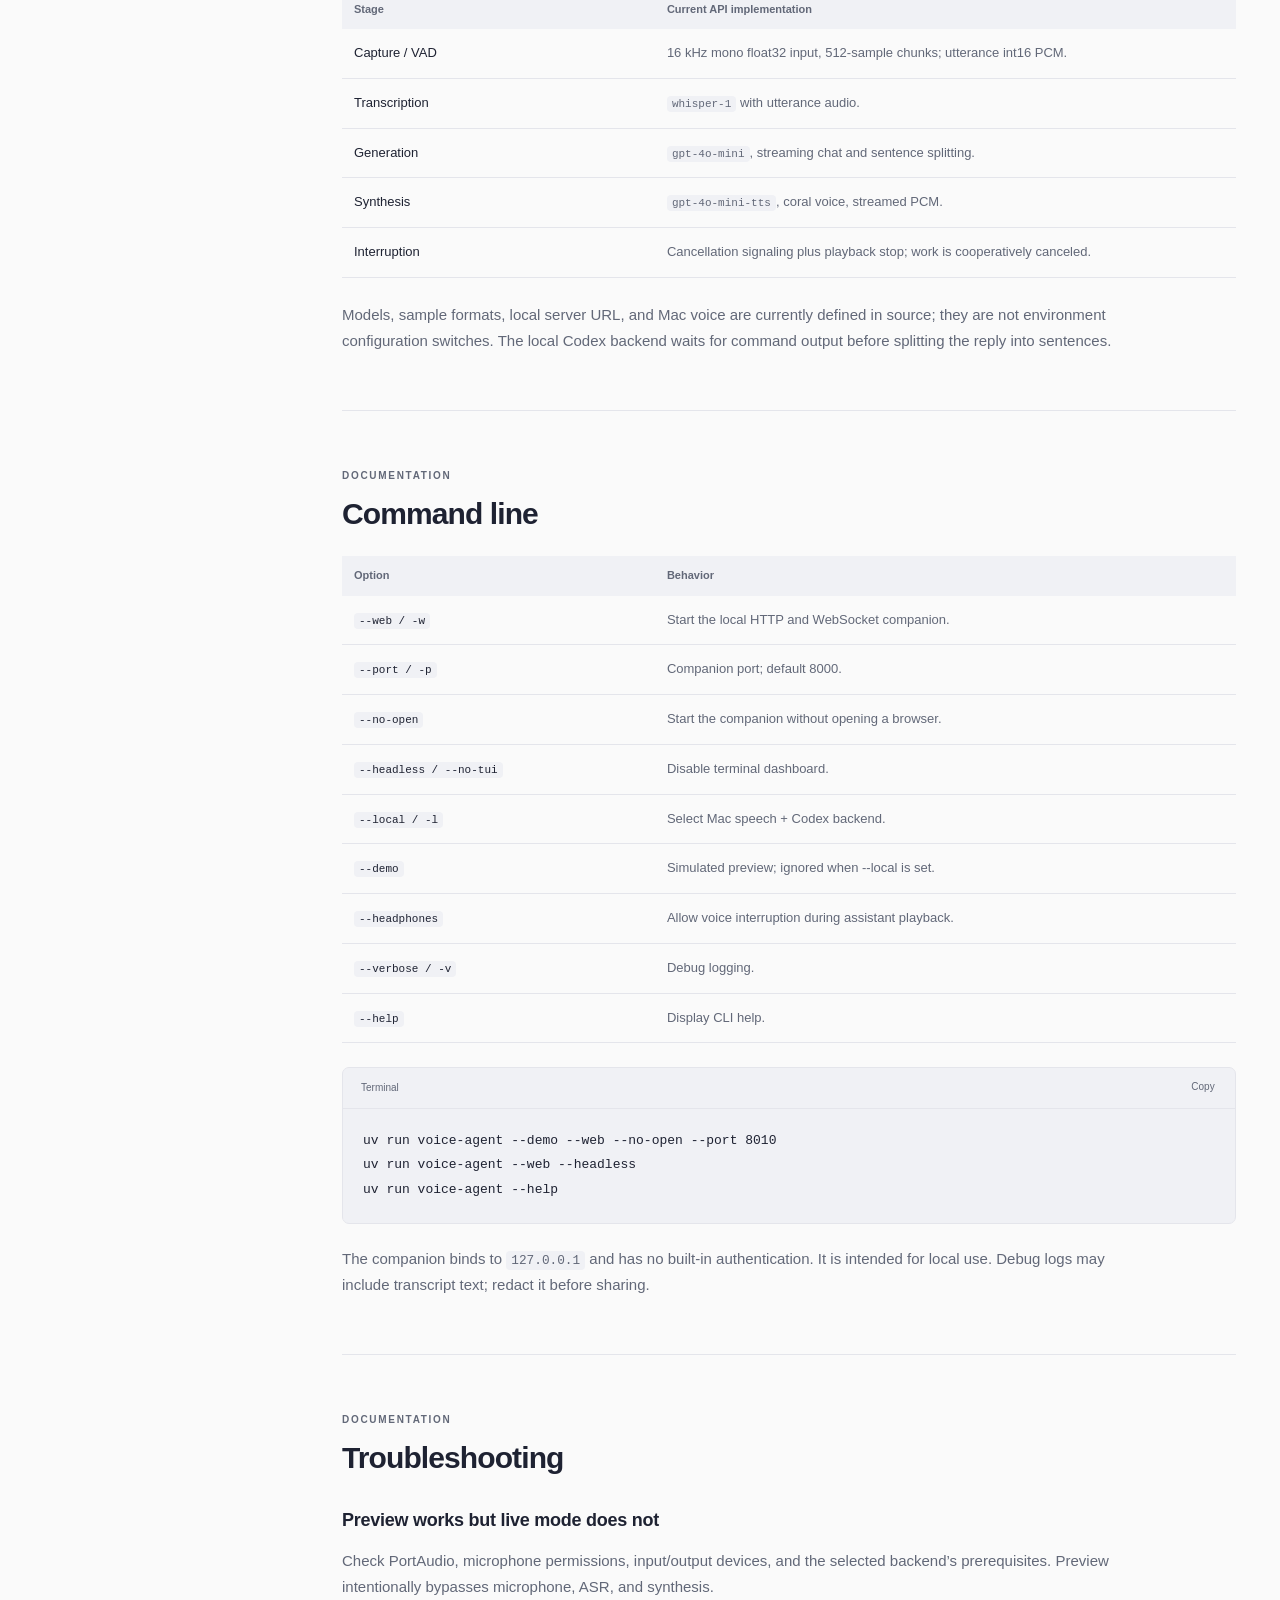
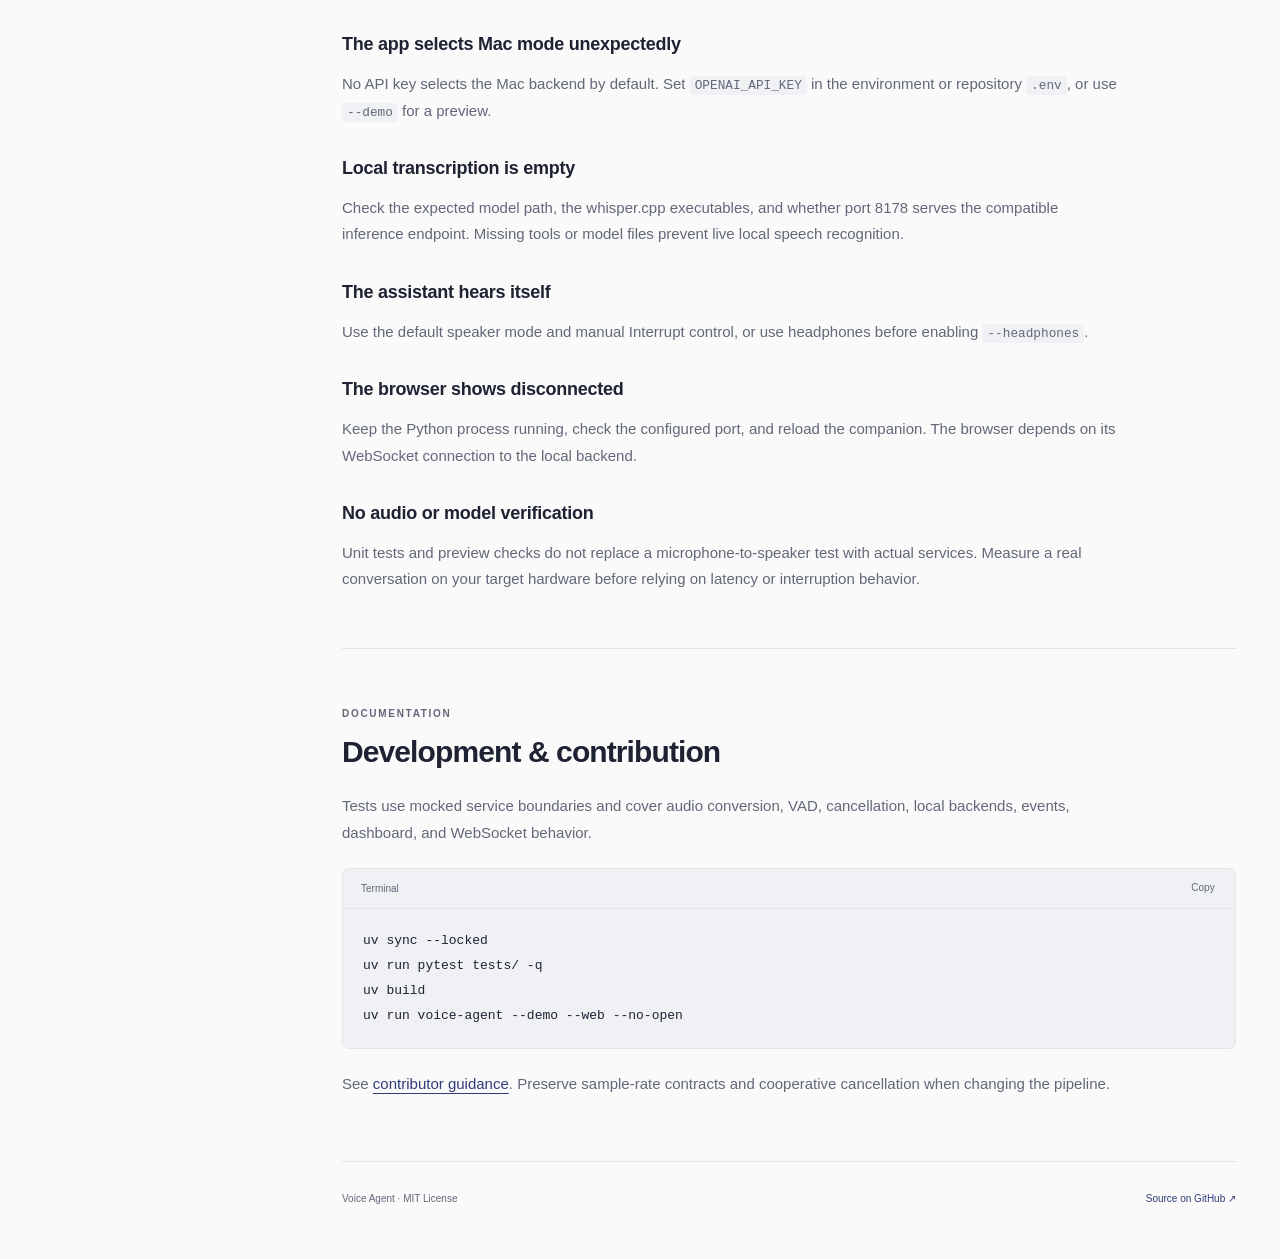
==== commit 1589fb2a: "Install PortAudio in Linux CI and document the runtime requirement" ====
--- a/docs/index.html
+++ b/docs/index.html
@@ -1,7 +1,7 @@
 <!doctype html><html lang="en"><head><meta charset="utf-8"><meta name="viewport" content="width=device-width,initial-scale=1"><meta name="description" content="Speech, responses, and interruption in one loop. Installation, usage, reference, and troubleshooting."><meta property="og:title" content="Voice Agent · Documentation"><meta property="og:description" content="Speech, responses, and interruption in one loop."><meta property="og:image" content="https://natelindev-voice-agent.pages.dev/assets/screenshot.png"><link rel="canonical" href="https://natelindev-voice-agent.pages.dev/"><title>Voice Agent · Documentation</title><link rel="icon" href="assets/favicon.svg" type="image/svg+xml"><link rel="stylesheet" href="styles.css"><script src="app.js" defer></script></head><body><a class="skip-link" href="#main">Skip to content</a><header class="header"><a class="brand" href="#overview" aria-label="Voice Agent home"><img class="brand-icon" src="assets/brand/mark.svg" width="35" height="35" alt="">Voice Agent<span class="brand-label">docs</span></a><div class="header-actions"><button class="theme-toggle" type="button" aria-label="Switch color theme">Theme</button><a class="github-link" href="https://github.com/natelindev/voice-agent">GitHub ↗</a><button class="menu-toggle" type="button" aria-expanded="false" aria-controls="sidebar">Menu</button></div></header><div class="layout"><aside class="sidebar" id="sidebar"><nav aria-label="Documentation"><p class="nav-label">GET STARTED</p><a href="#overview" aria-current="location">Overview</a><a href="#installation">Installation</a><a href="#modes">Choose a runtime mode</a><a href="#usage">Talk, listen, interrupt</a><a href="#pipeline">Pipeline &amp; audio contracts</a><a href="#cli">Command line</a><a href="#troubleshooting">Troubleshooting</a><a href="#development">Development &amp; contribution</a></nav><div class="sidebar-note">Python 3.11+ · API or Mac speech</div></aside><main id="main" tabindex="-1"><section class="hero" id="overview" aria-labelledby="hero-title"><div class="eyebrow">SPEECH, RESPONSES, AND INTERRUPTION IN ONE LOOP.</div><h1 id="hero-title">A conversation.<br>In your workspace.</h1><p class="hero-description">A Python voice assistant with a live terminal dashboard and browser companion. Follow every turn from microphone input to spoken response.</p><div class="hero-actions"><a class="button-primary" href="#installation">Get started <span aria-hidden="true">→</span></a><a class="text-link" href="https://github.com/natelindev/voice-agent">View on GitHub ↗</a></div><figure class="screenshot"><a href="assets/screenshot.png" aria-label="Open the full-size product screenshot"><img src="assets/screenshot.png" alt="Voice Agent running with isolated sample data"></a><figcaption>The running web companion in preview mode. Conversation and latency values are simulated.</figcaption></figure><div class="features"><div><span class="feature-number">01 / LISTEN</span><h3>Detect the turn.</h3><p>Local VAD separates speech from background silence.</p></div><div><span class="feature-number">02 / RESPOND</span><h3>Stream the reply.</h3><p>Turn response sentences into speech through the async pipeline.</p></div><div><span class="feature-number">03 / INTERRUPT</span><h3>Keep the conversation moving.</h3><p>Stop playback from the terminal or browser.</p></div></div></section><section class="doc-section" id="installation" aria-labelledby="installation-title"><div class="section-kicker">DOCUMENTATION</div><h2 id="installation-title">Installation</h2><p>Use <strong>Python 3.11+</strong> and <code>uv</code>. Preview mode lets you inspect the interface without an API key or microphone.</p><div class="code-block"><div class="code-label">Terminal</div><pre><code>git clone https://github.com/natelindev/voice-agent.git
 cd voice-agent
 uv sync --locked
-uv run voice-agent --demo --web</code></pre></div><div class="note"><strong>Preview is simulated.</strong> Conversation, audio levels, and latency metrics are sample data. It makes no speech or model API calls.</div><h3>Live API mode</h3><p>Install PortAudio for your operating system, allow microphone access to the launching terminal, and configure an OpenAI API key. On macOS, install PortAudio with your package manager.</p><div class="code-block"><div class="code-label">Terminal</div><pre><code>brew install portaudio
+uv run voice-agent --demo --web</code></pre></div><div class="note"><strong>Preview is simulated.</strong> Conversation, audio levels, and latency metrics are sample data. It makes no speech or model API calls.</div><h3>Live API mode</h3><p>Install PortAudio for your operating system, allow microphone access to the launching terminal, and configure an OpenAI API key. On Ubuntu/Debian, install <code>libportaudio2</code> with your package manager. On macOS, use the command below.</p><div class="code-block"><div class="code-label">Terminal</div><pre><code>brew install portaudio
 cp .env.example .env
 # Edit .env and set OPENAI_API_KEY
 uv run voice-agent --web</code></pre></div><p>Keep <code>.env</code> private. API mode sends utterance audio for transcription, text and conversation context for responses, and response text for synthesis. API usage is billed by the provider.</p></section><section class="doc-section" id="modes" aria-labelledby="modes-title"><div class="section-kicker">DOCUMENTATION</div><h2 id="modes-title">Choose a runtime mode</h2><div class="table-wrap"><table><thead><tr><th scope="col">Mode</th><th scope="col">Speech</th><th scope="col">Response generation</th></tr></thead><tbody><tr><td>API</td><td>Local Silero VAD; Whisper API ASR; OpenAI PCM TTS</td><td>OpenAI streaming chat completions</td></tr><tr><td>Mac speech + Codex</td><td>Local whisper.cpp ASR; macOS say</td><td>Authenticated Codex CLI over the network</td></tr><tr><td>Preview</td><td>Simulated audio and turns</td><td>Fixed example conversation</td></tr></tbody></table></div><p>With <code>OPENAI_API_KEY</code>, API mode is selected by default. Without a key, the CLI defaults to the Mac speech backend unless <code>--demo</code> is supplied. <code>--local</code> explicitly selects Mac speech and takes precedence over <code>--demo</code>.</p><h3>Mac speech prerequisites</h3><p>This backend requires macOS, <code>say</code>, an authenticated <code>codex</code> executable, whisper.cpp’s <code>whisper-server</code> or <code>whisper-cli</code>, and the OpenSuperWhisper model at the path below. It is designed for Apple Silicon.</p><div class="code-block"><div class="code-label">Expected model path</div><pre><code>~/Library/Application Support/ru.starmel.OpenSuperWhisper/whisper-models/ggml-large-v3-turbo.bin</code></pre></div><p>The implementation first uses a whisper server at <code>127.0.0.1:8178</code>, attempts to launch it when the model exists, and falls back to <code>whisper-cli</code>. The default macOS voice is Samantha.</p><div class="code-block"><div class="code-label">Terminal</div><pre><code>uv run voice-agent --local --web</code></pre></div><div class="note"><strong>Local speech does not mean offline responses.</strong> Codex uses a network service and its own authentication, plan limits, and permissions. No OpenAI developer API key is required for this backend, but it is not a fully offline assistant.</div></section><section class="doc-section" id="usage" aria-labelledby="usage-title"><div class="section-kicker">DOCUMENTATION</div><h2 id="usage-title">Talk, listen, interrupt</h2><p>The terminal dashboard appears when standard output is a TTY. The optional browser companion at <code>http://127.0.0.1:8000</code> shows pipeline state, audio levels, transcripts, and turn metrics. Audio capture and playback happen in Python on the host, rather than in your browser.</p><div class="table-wrap"><table><thead><tr><th scope="col">Control</th><th scope="col">Action</th></tr></thead><tbody><tr><td><kbd>Space</kbd> / Interrupt</td><td>Stop the assistant’s current response.</td></tr><tr><td><kbd>M</kbd> / Mute</td><td>Toggle microphone capture state.</td></tr><tr><td><kbd>R</kbd> / Clear</td><td>Reset conversation history.</td></tr><tr><td><kbd>Ctrl+C</kbd></td><td>Stop the process.</td></tr></tbody></table></div><h3>Speakers or headphones</h3><p>Speaker mode suppresses microphone input during assistant playback and a 500 ms echo-drain interval. Echo filtering rejects recognized speaker bleed. Use manual interruption while playing through speakers.</p><div class="code-block"><div class="code-label">Terminal</div><pre><code>uv run voice-agent --web --headphones</code></pre></div><p>Headphone mode allows microphone-triggered interruption during playback. Use headphones to avoid the assistant hearing itself.</p><h3>Reading latency</h3><p>Per-turn metrics track transcription, response timing, first speech chunk, and total response timing. Real latency depends on hardware, network, speech length, and the chosen backend. Preview values are synthetic; this repository does not establish a guaranteed latency benchmark.</p></section><section class="doc-section" id="pipeline" aria-labelledby="pipeline-title"><div class="section-kicker">DOCUMENTATION</div><h2 id="pipeline-title">Pipeline &amp; audio contracts</h2><p>An asynchronous event hub connects capture, VAD, transcription, generation, playback, and both interfaces. Audio callbacks run in sounddevice’s thread context; pipeline work uses asyncio.</p><div class="code-block"><div class="code-label">Turn flow</div><pre><code>Microphone → Silero VAD → utterance PCM
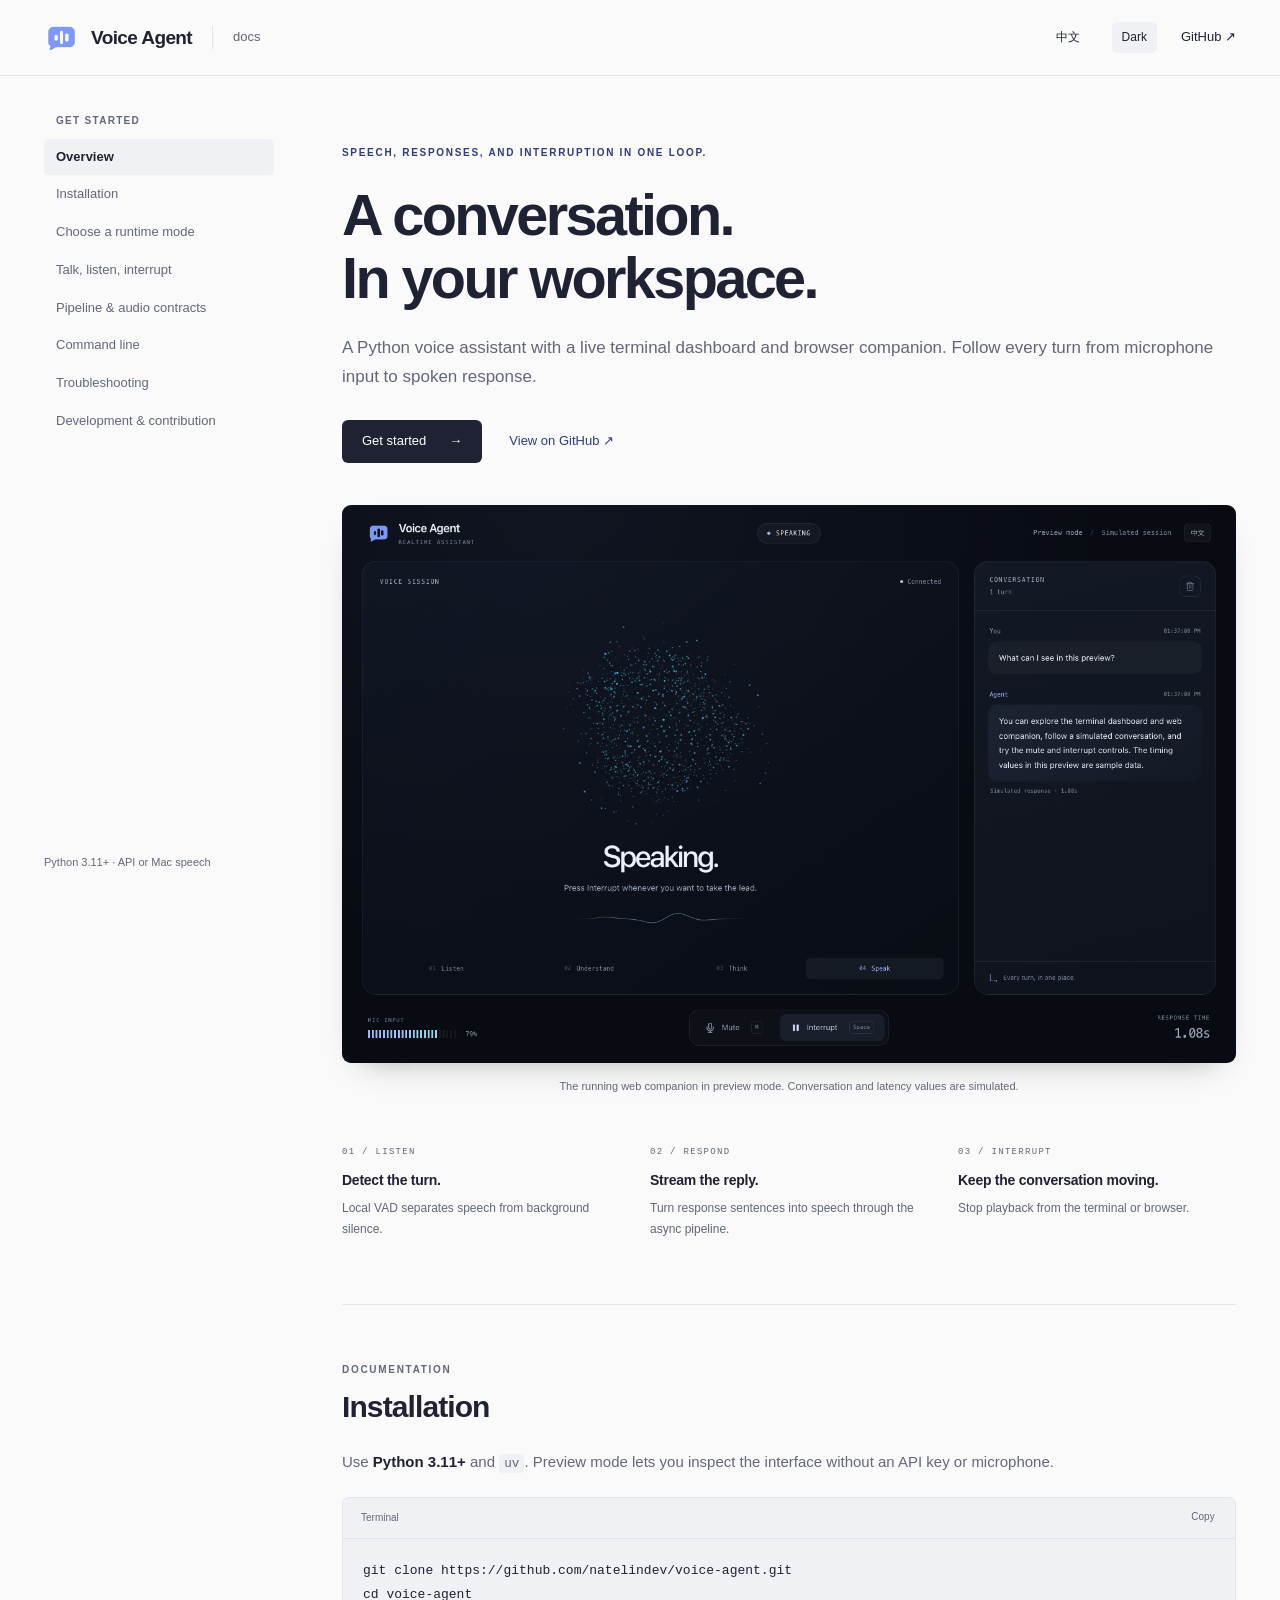
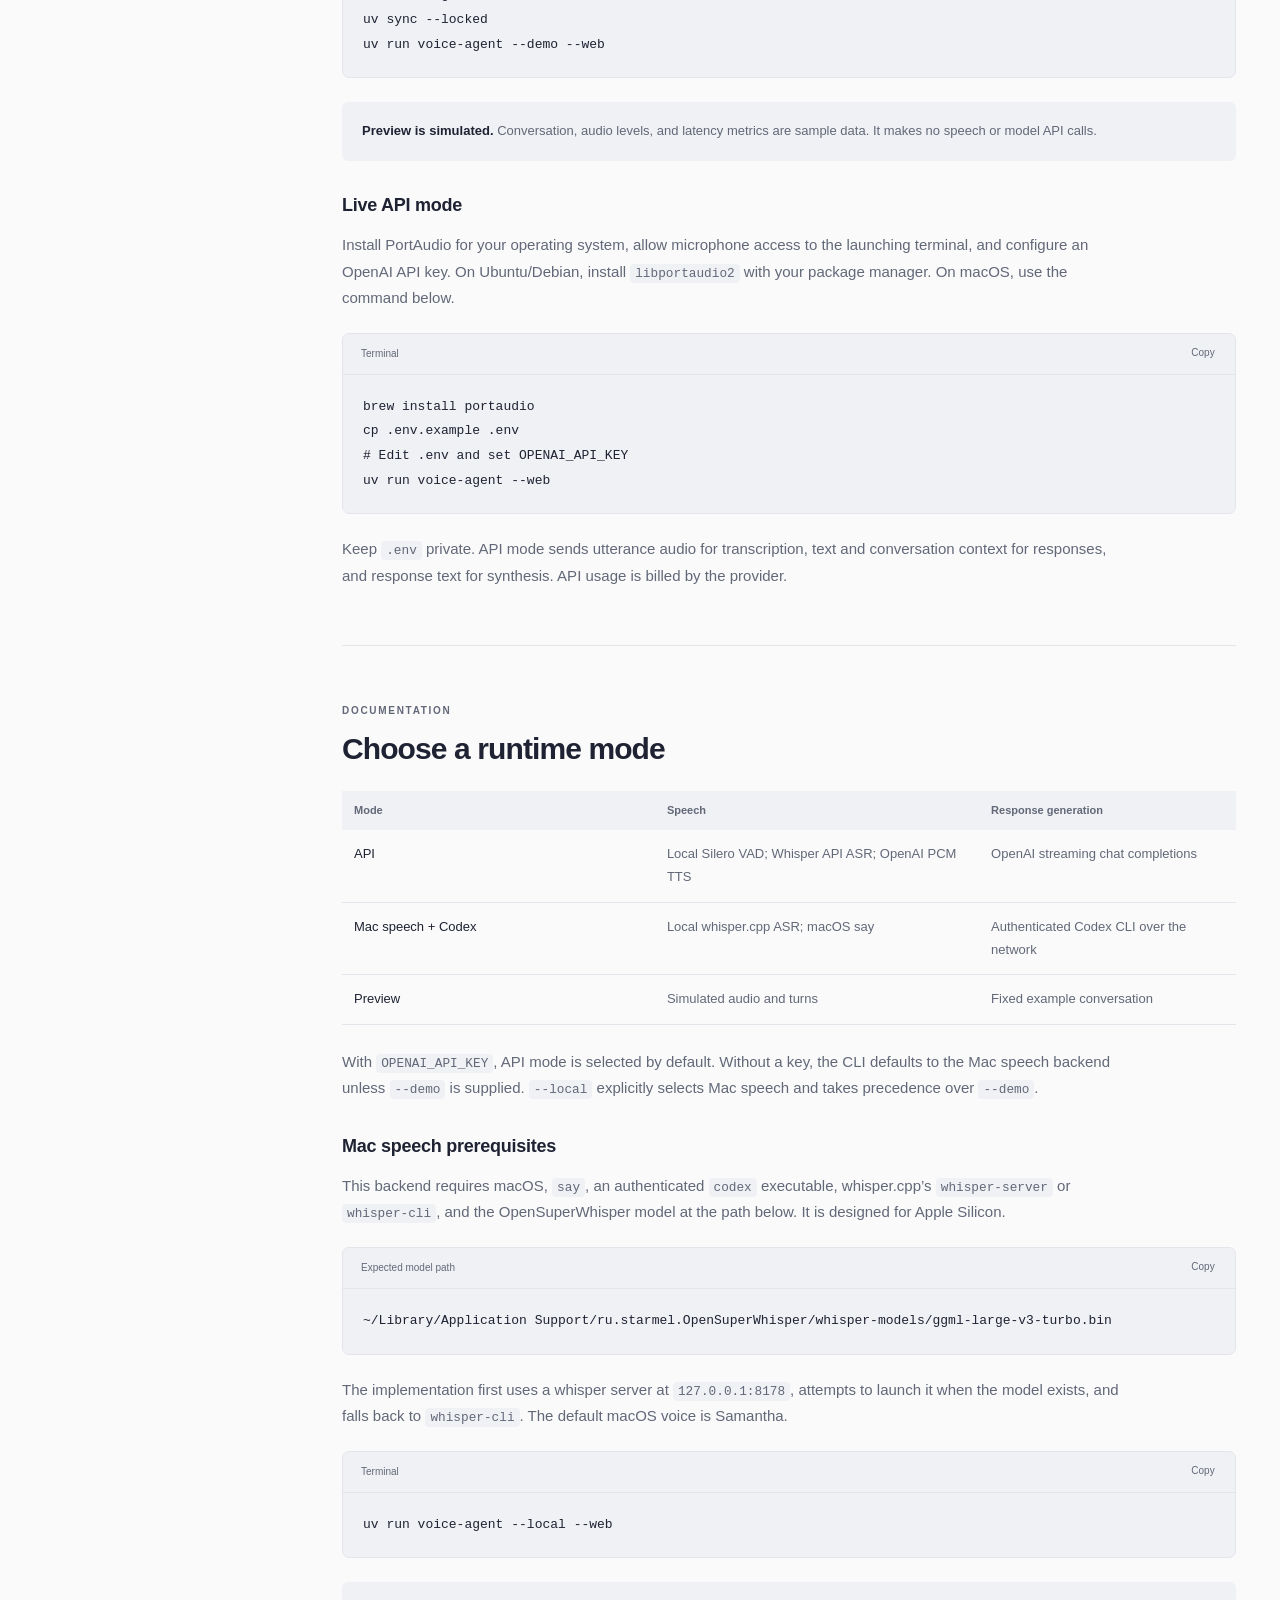
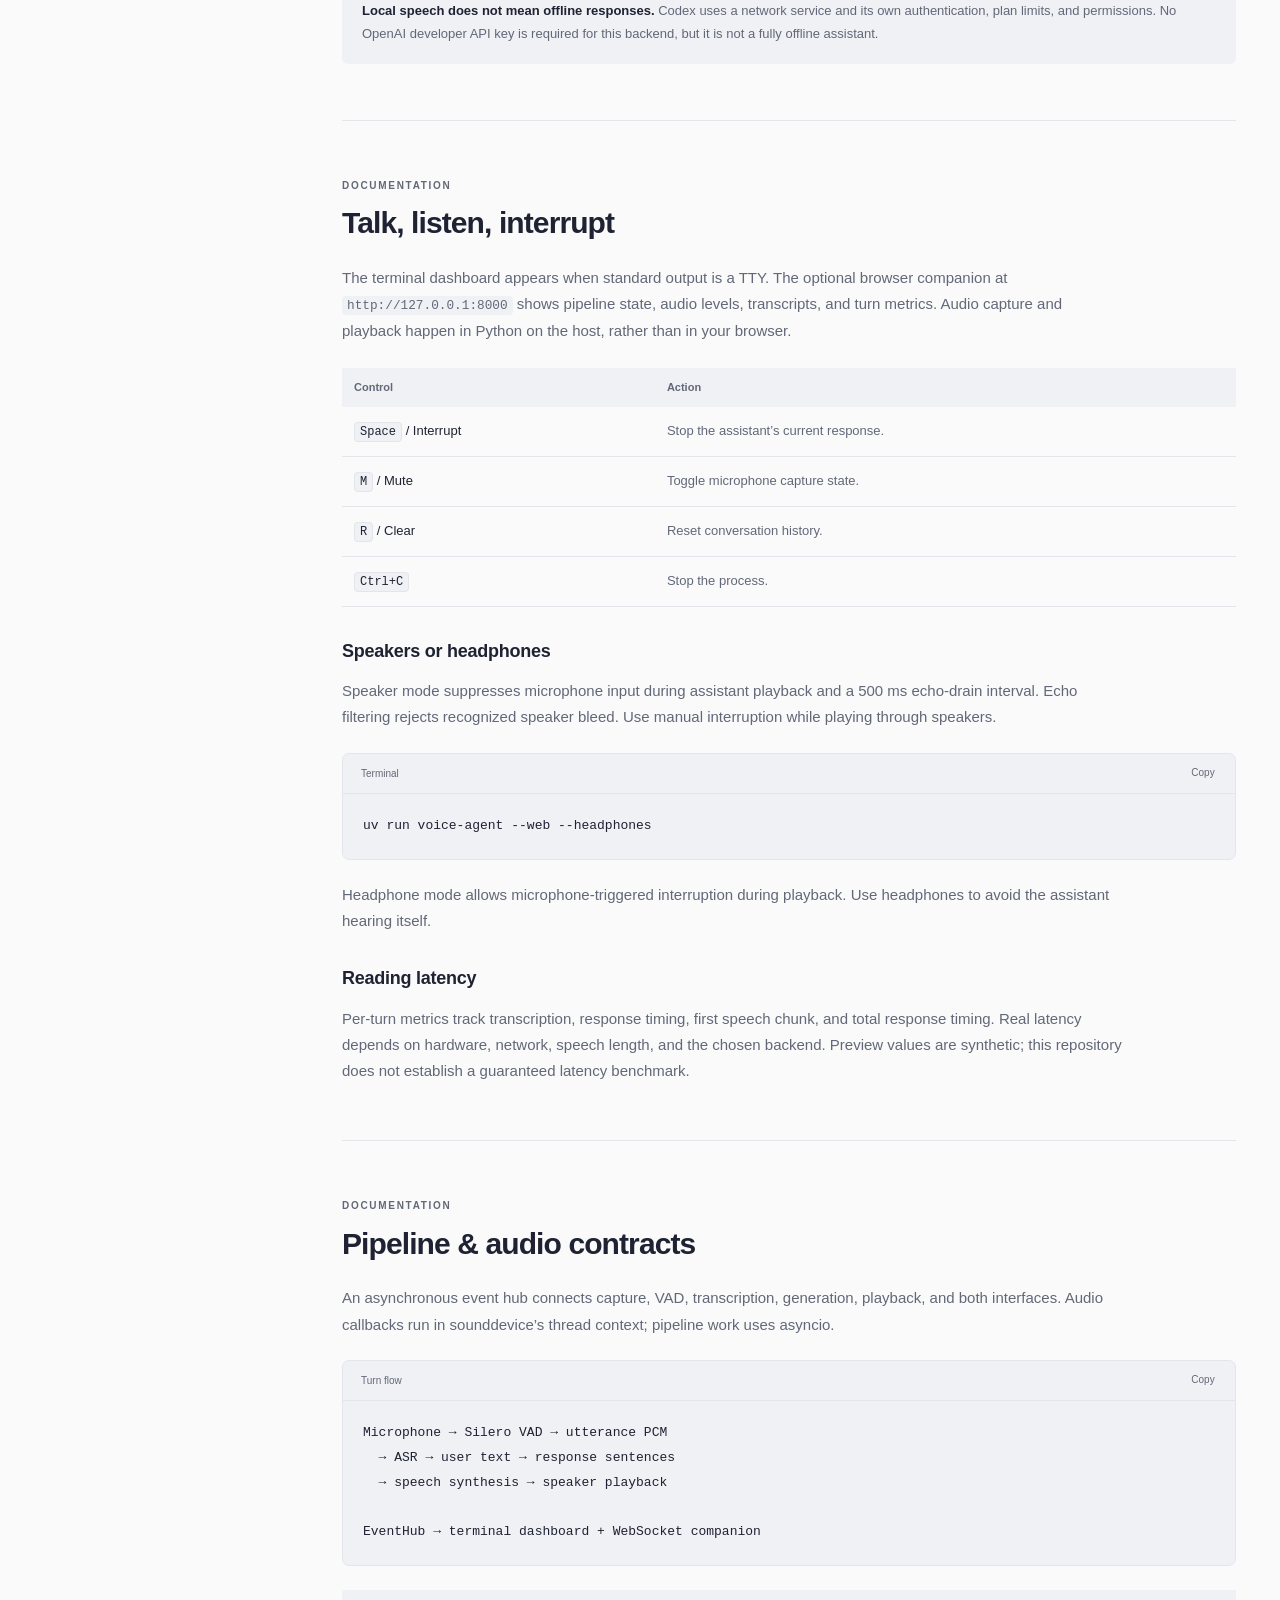
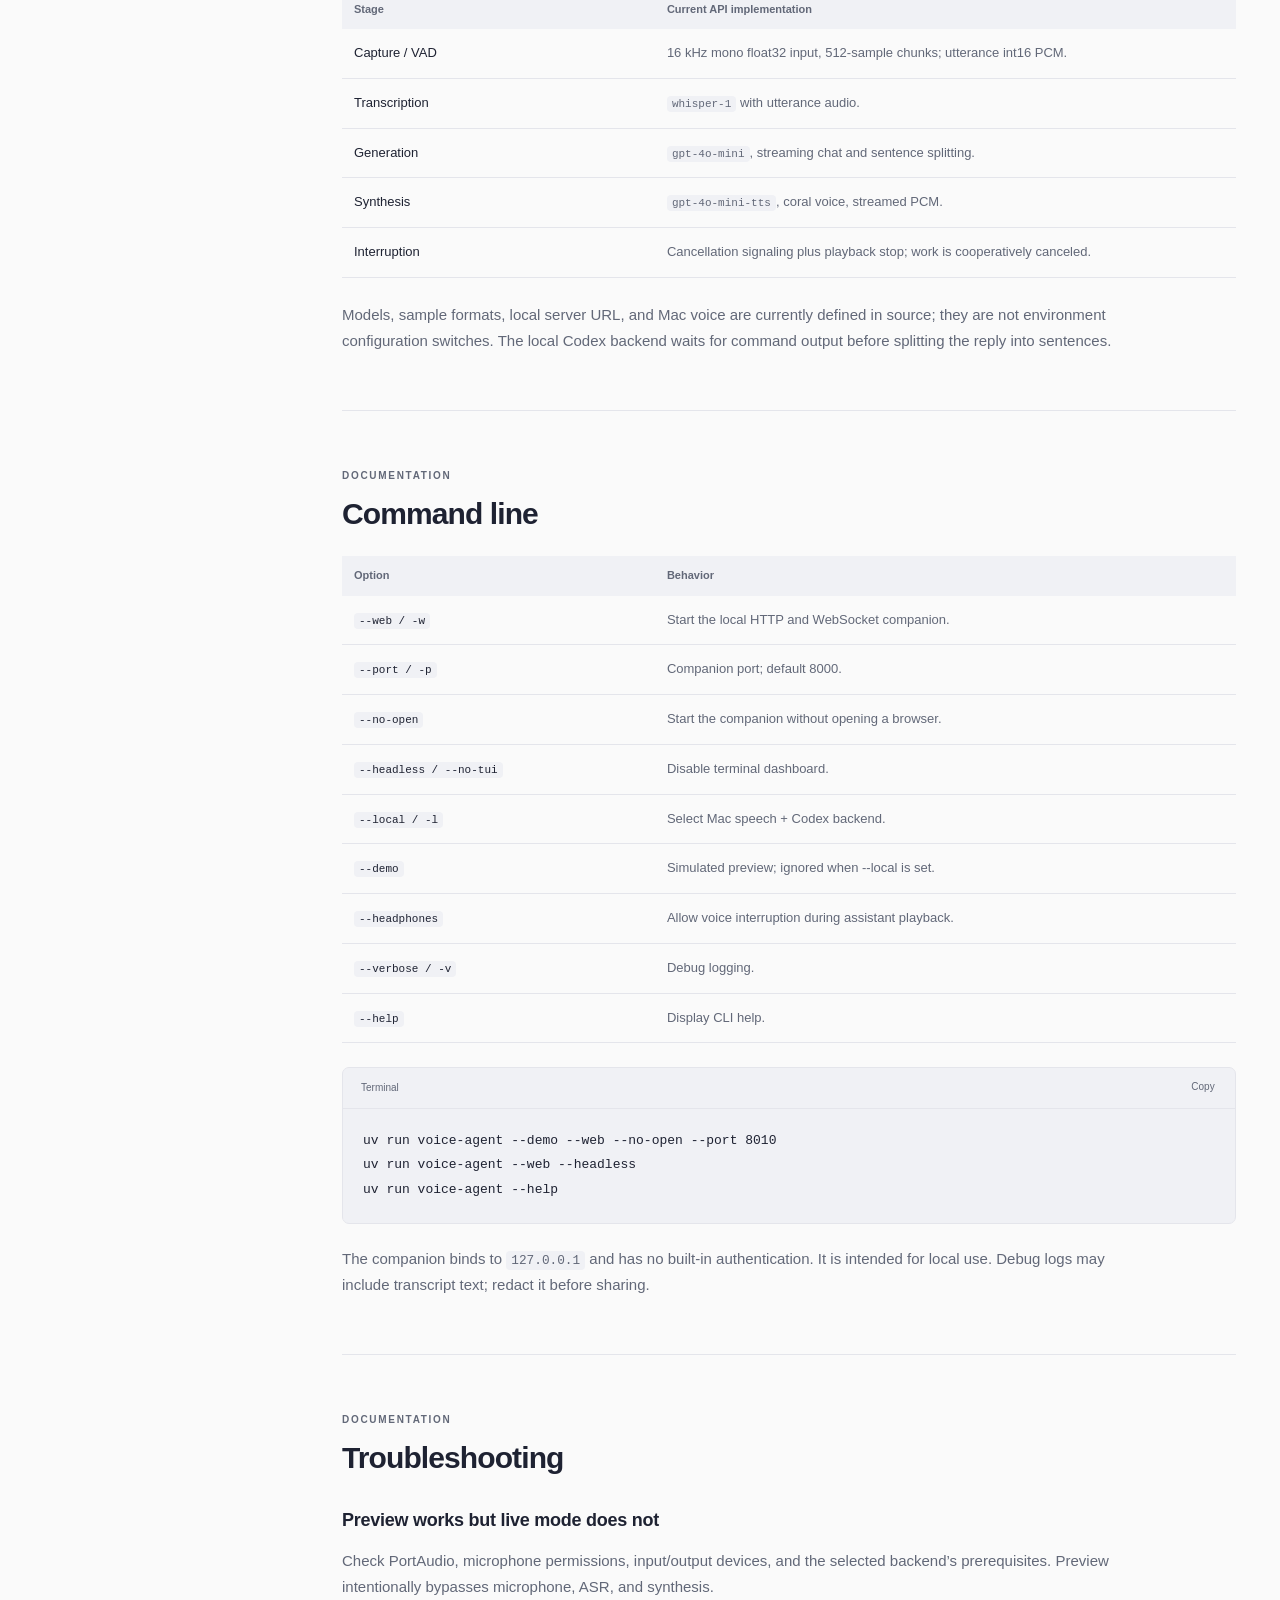
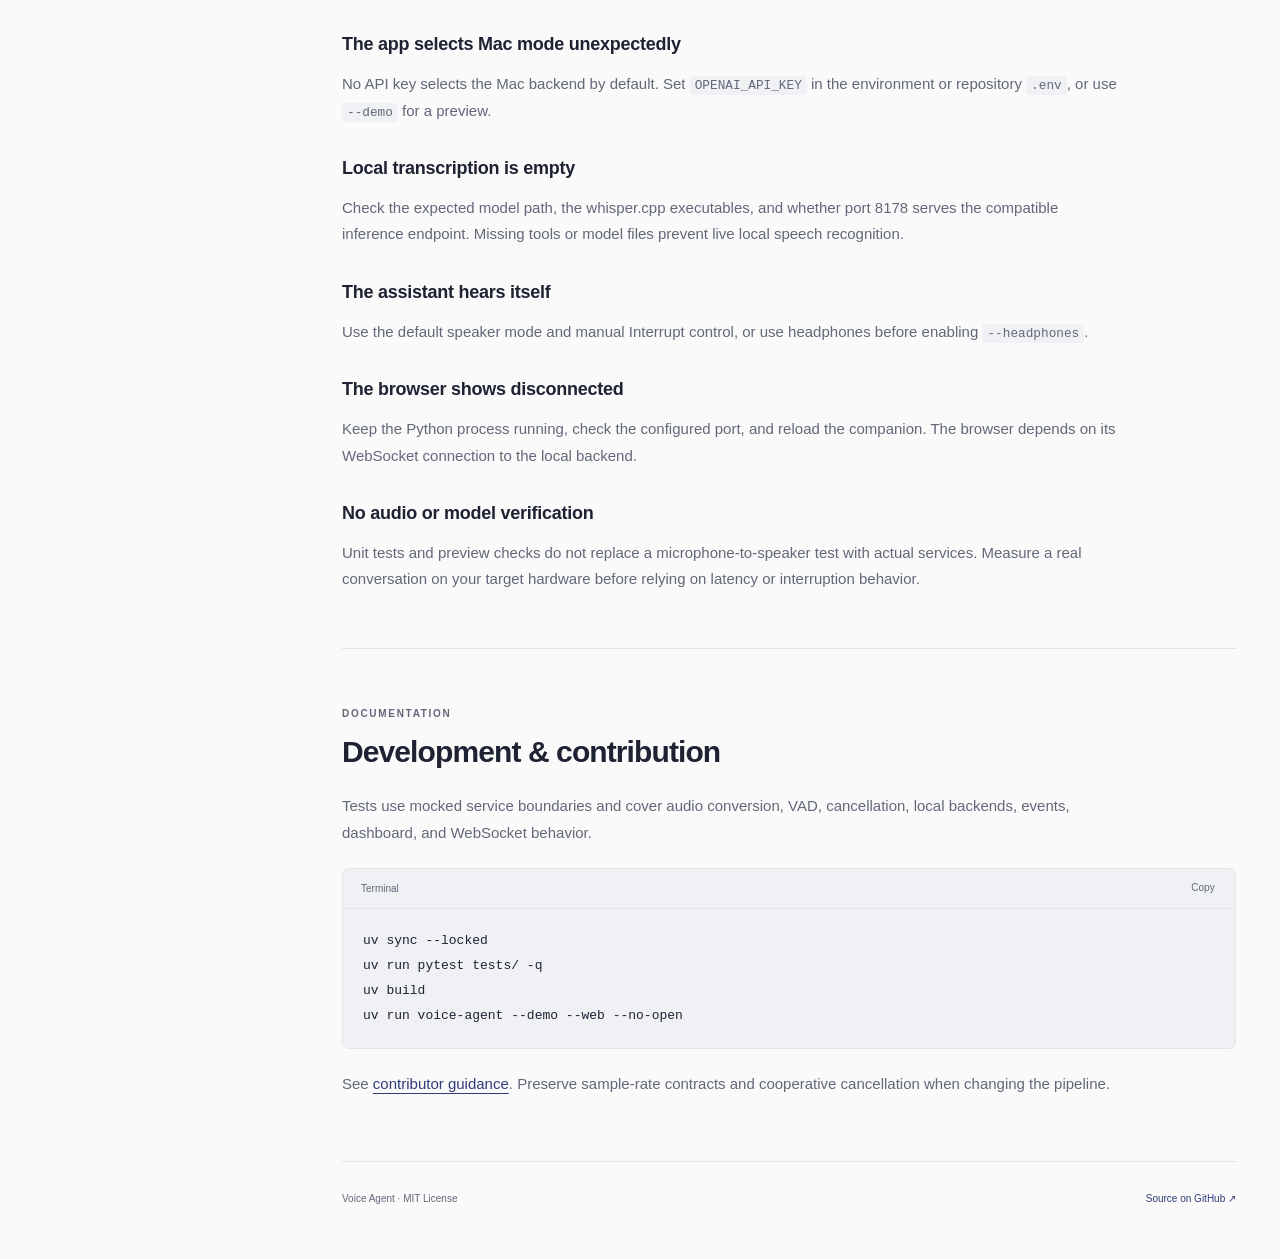
==== commit 1a0430d2: "Refresh voice interface and branding with Chinese support Replace the orb with a responsive particle" ====
--- a/docs/index.html
+++ b/docs/index.html
@@ -1,16 +1,17 @@
-<!doctype html><html lang="en"><head><meta charset="utf-8"><meta name="viewport" content="width=device-width,initial-scale=1"><meta name="description" content="Speech, responses, and interruption in one loop. Installation, usage, reference, and troubleshooting."><meta property="og:title" content="Voice Agent · Documentation"><meta property="og:description" content="Speech, responses, and interruption in one loop."><meta property="og:image" content="https://natelindev-voice-agent.pages.dev/assets/screenshot.png"><link rel="canonical" href="https://natelindev-voice-agent.pages.dev/"><title>Voice Agent · Documentation</title><link rel="icon" href="assets/favicon.svg" type="image/svg+xml"><link rel="stylesheet" href="styles.css"><script src="app.js" defer></script></head><body><a class="skip-link" href="#main">Skip to content</a><header class="header"><a class="brand" href="#overview" aria-label="Voice Agent home"><img class="brand-icon" src="assets/brand/mark.svg" width="35" height="35" alt="">Voice Agent<span class="brand-label">docs</span></a><div class="header-actions"><button class="theme-toggle" type="button" aria-label="Switch color theme">Theme</button><a class="github-link" href="https://github.com/natelindev/voice-agent">GitHub ↗</a><button class="menu-toggle" type="button" aria-expanded="false" aria-controls="sidebar">Menu</button></div></header><div class="layout"><aside class="sidebar" id="sidebar"><nav aria-label="Documentation"><p class="nav-label">GET STARTED</p><a href="#overview" aria-current="location">Overview</a><a href="#installation">Installation</a><a href="#modes">Choose a runtime mode</a><a href="#usage">Talk, listen, interrupt</a><a href="#pipeline">Pipeline &amp; audio contracts</a><a href="#cli">Command line</a><a href="#troubleshooting">Troubleshooting</a><a href="#development">Development &amp; contribution</a></nav><div class="sidebar-note">Python 3.11+ · API or Mac speech</div></aside><main id="main" tabindex="-1"><section class="hero" id="overview" aria-labelledby="hero-title"><div class="eyebrow">SPEECH, RESPONSES, AND INTERRUPTION IN ONE LOOP.</div><h1 id="hero-title">A conversation.<br>In your workspace.</h1><p class="hero-description">A Python voice assistant with a live terminal dashboard and browser companion. Follow every turn from microphone input to spoken response.</p><div class="hero-actions"><a class="button-primary" href="#installation">Get started <span aria-hidden="true">→</span></a><a class="text-link" href="https://github.com/natelindev/voice-agent">View on GitHub ↗</a></div><figure class="screenshot"><a href="assets/screenshot.png" aria-label="Open the full-size product screenshot"><img src="assets/screenshot.png" alt="Voice Agent running with isolated sample data"></a><figcaption>The running web companion in preview mode. Conversation and latency values are simulated.</figcaption></figure><div class="features"><div><span class="feature-number">01 / LISTEN</span><h3>Detect the turn.</h3><p>Local VAD separates speech from background silence.</p></div><div><span class="feature-number">02 / RESPOND</span><h3>Stream the reply.</h3><p>Turn response sentences into speech through the async pipeline.</p></div><div><span class="feature-number">03 / INTERRUPT</span><h3>Keep the conversation moving.</h3><p>Stop playback from the terminal or browser.</p></div></div></section><section class="doc-section" id="installation" aria-labelledby="installation-title"><div class="section-kicker">DOCUMENTATION</div><h2 id="installation-title">Installation</h2><p>Use <strong>Python 3.11+</strong> and <code>uv</code>. Preview mode lets you inspect the interface without an API key or microphone.</p><div class="code-block"><div class="code-label">Terminal</div><pre><code>git clone https://github.com/natelindev/voice-agent.git
+<!DOCTYPE html>
+<html lang="en"><head><meta charset="utf-8"/><meta content="width=device-width,initial-scale=1" name="viewport"/><meta content="Speech, responses, and interruption in one loop. Installation, usage, reference, and troubleshooting." name="description"/><meta content="Voice Agent · Documentation" property="og:title"/><meta content="Speech, responses, and interruption in one loop." property="og:description"/><meta content="https://voice-agent-544.pages.dev/assets/screenshot.png" property="og:image"/><link href="https://voice-agent-544.pages.dev/" rel="canonical"/><title>Voice Agent · Documentation</title><link href="assets/favicon-v4.png" rel="icon" type="image/png"/><link href="styles.css" rel="stylesheet"/><script defer="" src="app.js"></script><link href="https://voice-agent-544.pages.dev/" hreflang="en" rel="alternate"/><link href="https://voice-agent-544.pages.dev/zh/" hreflang="zh-CN" rel="alternate"/></head><body><a class="skip-link" href="#main">Skip to content</a><header class="header"><a aria-label="Voice Agent home" class="brand" href="#overview"><img alt="" class="brand-icon" height="35" src="assets/brand/logo-v4.png" width="35"/>Voice Agent<span class="brand-label">docs</span></a><div class="header-actions"><a aria-label="切换为简体中文" class="language-switch" data-language="zh" href="zh/" hreflang="zh-CN" lang="zh-CN">中文</a><button aria-label="Switch color theme" class="theme-toggle" type="button">Theme</button><a class="github-link" href="https://github.com/natelindev/voice-agent">GitHub ↗</a><button aria-controls="sidebar" aria-expanded="false" class="menu-toggle" type="button">Menu</button></div></header><div class="layout"><aside class="sidebar" id="sidebar"><nav aria-label="Documentation"><p class="nav-label">GET STARTED</p><a aria-current="location" href="#overview">Overview</a><a href="#installation">Installation</a><a href="#modes">Choose a runtime mode</a><a href="#usage">Talk, listen, interrupt</a><a href="#pipeline">Pipeline &amp; audio contracts</a><a href="#cli">Command line</a><a href="#troubleshooting">Troubleshooting</a><a href="#development">Development &amp; contribution</a></nav><div class="sidebar-note">Python 3.11+ · API or Mac speech</div></aside><main id="main" tabindex="-1"><section aria-labelledby="hero-title" class="hero" id="overview"><div class="eyebrow">SPEECH, RESPONSES, AND INTERRUPTION IN ONE LOOP.</div><h1 id="hero-title">A conversation.<br/>In your workspace.</h1><p class="hero-description">A Python voice assistant with a live terminal dashboard and browser companion. Follow every turn from microphone input to spoken response.</p><div class="hero-actions"><a class="button-primary" href="#installation">Get started <span aria-hidden="true">→</span></a><a class="text-link" href="https://github.com/natelindev/voice-agent">View on GitHub ↗</a></div><figure class="screenshot"><a aria-label="Open the full-size product screenshot" href="assets/screenshot.png"><img alt="Voice Agent running with isolated sample data" src="assets/screenshot.png"/></a><figcaption>The running web companion in preview mode. Conversation and latency values are simulated.</figcaption></figure><div class="features"><div><span class="feature-number">01 / LISTEN</span><h3>Detect the turn.</h3><p>Local VAD separates speech from background silence.</p></div><div><span class="feature-number">02 / RESPOND</span><h3>Stream the reply.</h3><p>Turn response sentences into speech through the async pipeline.</p></div><div><span class="feature-number">03 / INTERRUPT</span><h3>Keep the conversation moving.</h3><p>Stop playback from the terminal or browser.</p></div></div></section><section aria-labelledby="installation-title" class="doc-section" id="installation"><div class="section-kicker">DOCUMENTATION</div><h2 id="installation-title">Installation</h2><p>Use <strong>Python 3.11+</strong> and <code>uv</code>. Preview mode lets you inspect the interface without an API key or microphone.</p><div class="code-block"><div class="code-label">Terminal</div><pre><code>git clone https://github.com/natelindev/voice-agent.git
 cd voice-agent
 uv sync --locked
 uv run voice-agent --demo --web</code></pre></div><div class="note"><strong>Preview is simulated.</strong> Conversation, audio levels, and latency metrics are sample data. It makes no speech or model API calls.</div><h3>Live API mode</h3><p>Install PortAudio for your operating system, allow microphone access to the launching terminal, and configure an OpenAI API key. On Ubuntu/Debian, install <code>libportaudio2</code> with your package manager. On macOS, use the command below.</p><div class="code-block"><div class="code-label">Terminal</div><pre><code>brew install portaudio
 cp .env.example .env
 # Edit .env and set OPENAI_API_KEY
-uv run voice-agent --web</code></pre></div><p>Keep <code>.env</code> private. API mode sends utterance audio for transcription, text and conversation context for responses, and response text for synthesis. API usage is billed by the provider.</p></section><section class="doc-section" id="modes" aria-labelledby="modes-title"><div class="section-kicker">DOCUMENTATION</div><h2 id="modes-title">Choose a runtime mode</h2><div class="table-wrap"><table><thead><tr><th scope="col">Mode</th><th scope="col">Speech</th><th scope="col">Response generation</th></tr></thead><tbody><tr><td>API</td><td>Local Silero VAD; Whisper API ASR; OpenAI PCM TTS</td><td>OpenAI streaming chat completions</td></tr><tr><td>Mac speech + Codex</td><td>Local whisper.cpp ASR; macOS say</td><td>Authenticated Codex CLI over the network</td></tr><tr><td>Preview</td><td>Simulated audio and turns</td><td>Fixed example conversation</td></tr></tbody></table></div><p>With <code>OPENAI_API_KEY</code>, API mode is selected by default. Without a key, the CLI defaults to the Mac speech backend unless <code>--demo</code> is supplied. <code>--local</code> explicitly selects Mac speech and takes precedence over <code>--demo</code>.</p><h3>Mac speech prerequisites</h3><p>This backend requires macOS, <code>say</code>, an authenticated <code>codex</code> executable, whisper.cpp’s <code>whisper-server</code> or <code>whisper-cli</code>, and the OpenSuperWhisper model at the path below. It is designed for Apple Silicon.</p><div class="code-block"><div class="code-label">Expected model path</div><pre><code>~/Library/Application Support/ru.starmel.OpenSuperWhisper/whisper-models/ggml-large-v3-turbo.bin</code></pre></div><p>The implementation first uses a whisper server at <code>127.0.0.1:8178</code>, attempts to launch it when the model exists, and falls back to <code>whisper-cli</code>. The default macOS voice is Samantha.</p><div class="code-block"><div class="code-label">Terminal</div><pre><code>uv run voice-agent --local --web</code></pre></div><div class="note"><strong>Local speech does not mean offline responses.</strong> Codex uses a network service and its own authentication, plan limits, and permissions. No OpenAI developer API key is required for this backend, but it is not a fully offline assistant.</div></section><section class="doc-section" id="usage" aria-labelledby="usage-title"><div class="section-kicker">DOCUMENTATION</div><h2 id="usage-title">Talk, listen, interrupt</h2><p>The terminal dashboard appears when standard output is a TTY. The optional browser companion at <code>http://127.0.0.1:8000</code> shows pipeline state, audio levels, transcripts, and turn metrics. Audio capture and playback happen in Python on the host, rather than in your browser.</p><div class="table-wrap"><table><thead><tr><th scope="col">Control</th><th scope="col">Action</th></tr></thead><tbody><tr><td><kbd>Space</kbd> / Interrupt</td><td>Stop the assistant’s current response.</td></tr><tr><td><kbd>M</kbd> / Mute</td><td>Toggle microphone capture state.</td></tr><tr><td><kbd>R</kbd> / Clear</td><td>Reset conversation history.</td></tr><tr><td><kbd>Ctrl+C</kbd></td><td>Stop the process.</td></tr></tbody></table></div><h3>Speakers or headphones</h3><p>Speaker mode suppresses microphone input during assistant playback and a 500 ms echo-drain interval. Echo filtering rejects recognized speaker bleed. Use manual interruption while playing through speakers.</p><div class="code-block"><div class="code-label">Terminal</div><pre><code>uv run voice-agent --web --headphones</code></pre></div><p>Headphone mode allows microphone-triggered interruption during playback. Use headphones to avoid the assistant hearing itself.</p><h3>Reading latency</h3><p>Per-turn metrics track transcription, response timing, first speech chunk, and total response timing. Real latency depends on hardware, network, speech length, and the chosen backend. Preview values are synthetic; this repository does not establish a guaranteed latency benchmark.</p></section><section class="doc-section" id="pipeline" aria-labelledby="pipeline-title"><div class="section-kicker">DOCUMENTATION</div><h2 id="pipeline-title">Pipeline &amp; audio contracts</h2><p>An asynchronous event hub connects capture, VAD, transcription, generation, playback, and both interfaces. Audio callbacks run in sounddevice’s thread context; pipeline work uses asyncio.</p><div class="code-block"><div class="code-label">Turn flow</div><pre><code>Microphone → Silero VAD → utterance PCM
+uv run voice-agent --web</code></pre></div><p>Keep <code>.env</code> private. API mode sends utterance audio for transcription, text and conversation context for responses, and response text for synthesis. API usage is billed by the provider.</p></section><section aria-labelledby="modes-title" class="doc-section" id="modes"><div class="section-kicker">DOCUMENTATION</div><h2 id="modes-title">Choose a runtime mode</h2><div class="table-wrap"><table><thead><tr><th scope="col">Mode</th><th scope="col">Speech</th><th scope="col">Response generation</th></tr></thead><tbody><tr><td>API</td><td>Local Silero VAD; Whisper API ASR; OpenAI PCM TTS</td><td>OpenAI streaming chat completions</td></tr><tr><td>Mac speech + Codex</td><td>Local whisper.cpp ASR; macOS say</td><td>Authenticated Codex CLI over the network</td></tr><tr><td>Preview</td><td>Simulated audio and turns</td><td>Fixed example conversation</td></tr></tbody></table></div><p>With <code>OPENAI_API_KEY</code>, API mode is selected by default. Without a key, the CLI defaults to the Mac speech backend unless <code>--demo</code> is supplied. <code>--local</code> explicitly selects Mac speech and takes precedence over <code>--demo</code>.</p><h3>Mac speech prerequisites</h3><p>This backend requires macOS, <code>say</code>, an authenticated <code>codex</code> executable, whisper.cpp’s <code>whisper-server</code> or <code>whisper-cli</code>, and the OpenSuperWhisper model at the path below. It is designed for Apple Silicon.</p><div class="code-block"><div class="code-label">Expected model path</div><pre><code>~/Library/Application Support/ru.starmel.OpenSuperWhisper/whisper-models/ggml-large-v3-turbo.bin</code></pre></div><p>The implementation first uses a whisper server at <code>127.0.0.1:8178</code>, attempts to launch it when the model exists, and falls back to <code>whisper-cli</code>. The default macOS voice is Samantha.</p><div class="code-block"><div class="code-label">Terminal</div><pre><code>uv run voice-agent --local --web</code></pre></div><div class="note"><strong>Local speech does not mean offline responses.</strong> Codex uses a network service and its own authentication, plan limits, and permissions. No OpenAI developer API key is required for this backend, but it is not a fully offline assistant.</div></section><section aria-labelledby="usage-title" class="doc-section" id="usage"><div class="section-kicker">DOCUMENTATION</div><h2 id="usage-title">Talk, listen, interrupt</h2><p>The terminal dashboard appears when standard output is a TTY. The optional browser companion at <code>http://127.0.0.1:8000</code> shows pipeline state, audio levels, transcripts, and turn metrics. Audio capture and playback happen in Python on the host, rather than in your browser.</p><div class="table-wrap"><table><thead><tr><th scope="col">Control</th><th scope="col">Action</th></tr></thead><tbody><tr><td><kbd>Space</kbd> / Interrupt</td><td>Stop the assistant’s current response.</td></tr><tr><td><kbd>M</kbd> / Mute</td><td>Toggle microphone capture state.</td></tr><tr><td><kbd>R</kbd> / Clear</td><td>Reset conversation history.</td></tr><tr><td><kbd>Ctrl+C</kbd></td><td>Stop the process.</td></tr></tbody></table></div><h3>Speakers or headphones</h3><p>Speaker mode suppresses microphone input during assistant playback and a 500 ms echo-drain interval. Echo filtering rejects recognized speaker bleed. Use manual interruption while playing through speakers.</p><div class="code-block"><div class="code-label">Terminal</div><pre><code>uv run voice-agent --web --headphones</code></pre></div><p>Headphone mode allows microphone-triggered interruption during playback. Use headphones to avoid the assistant hearing itself.</p><h3>Reading latency</h3><p>Per-turn metrics track transcription, response timing, first speech chunk, and total response timing. Real latency depends on hardware, network, speech length, and the chosen backend. Preview values are synthetic; this repository does not establish a guaranteed latency benchmark.</p></section><section aria-labelledby="pipeline-title" class="doc-section" id="pipeline"><div class="section-kicker">DOCUMENTATION</div><h2 id="pipeline-title">Pipeline &amp; audio contracts</h2><p>An asynchronous event hub connects capture, VAD, transcription, generation, playback, and both interfaces. Audio callbacks run in sounddevice’s thread context; pipeline work uses asyncio.</p><div class="code-block"><div class="code-label">Turn flow</div><pre><code>Microphone → Silero VAD → utterance PCM
   → ASR → user text → response sentences
   → speech synthesis → speaker playback
 
-EventHub → terminal dashboard + WebSocket companion</code></pre></div><div class="table-wrap"><table><thead><tr><th scope="col">Stage</th><th scope="col">Current API implementation</th></tr></thead><tbody><tr><td>Capture / VAD</td><td>16 kHz mono float32 input, 512-sample chunks; utterance int16 PCM.</td></tr><tr><td>Transcription</td><td><code>whisper-1</code> with utterance audio.</td></tr><tr><td>Generation</td><td><code>gpt-4o-mini</code>, streaming chat and sentence splitting.</td></tr><tr><td>Synthesis</td><td><code>gpt-4o-mini-tts</code>, coral voice, streamed PCM.</td></tr><tr><td>Interruption</td><td>Cancellation signaling plus playback stop; work is cooperatively canceled.</td></tr></tbody></table></div><p>Models, sample formats, local server URL, and Mac voice are currently defined in source; they are not environment configuration switches. The local Codex backend waits for command output before splitting the reply into sentences.</p></section><section class="doc-section" id="cli" aria-labelledby="cli-title"><div class="section-kicker">DOCUMENTATION</div><h2 id="cli-title">Command line</h2><div class="table-wrap"><table><thead><tr><th scope="col">Option</th><th scope="col">Behavior</th></tr></thead><tbody><tr><td><code>--web / -w</code></td><td>Start the local HTTP and WebSocket companion.</td></tr><tr><td><code>--port / -p</code></td><td>Companion port; default 8000.</td></tr><tr><td><code>--no-open</code></td><td>Start the companion without opening a browser.</td></tr><tr><td><code>--headless / --no-tui</code></td><td>Disable terminal dashboard.</td></tr><tr><td><code>--local / -l</code></td><td>Select Mac speech + Codex backend.</td></tr><tr><td><code>--demo</code></td><td>Simulated preview; ignored when --local is set.</td></tr><tr><td><code>--headphones</code></td><td>Allow voice interruption during assistant playback.</td></tr><tr><td><code>--verbose / -v</code></td><td>Debug logging.</td></tr><tr><td><code>--help</code></td><td>Display CLI help.</td></tr></tbody></table></div><div class="code-block"><div class="code-label">Terminal</div><pre><code>uv run voice-agent --demo --web --no-open --port 8010
+EventHub → terminal dashboard + WebSocket companion</code></pre></div><div class="table-wrap"><table><thead><tr><th scope="col">Stage</th><th scope="col">Current API implementation</th></tr></thead><tbody><tr><td>Capture / VAD</td><td>16 kHz mono float32 input, 512-sample chunks; utterance int16 PCM.</td></tr><tr><td>Transcription</td><td><code>whisper-1</code> with utterance audio.</td></tr><tr><td>Generation</td><td><code>gpt-4o-mini</code>, streaming chat and sentence splitting.</td></tr><tr><td>Synthesis</td><td><code>gpt-4o-mini-tts</code>, coral voice, streamed PCM.</td></tr><tr><td>Interruption</td><td>Cancellation signaling plus playback stop; work is cooperatively canceled.</td></tr></tbody></table></div><p>Models, sample formats, local server URL, and Mac voice are currently defined in source; they are not environment configuration switches. The local Codex backend waits for command output before splitting the reply into sentences.</p></section><section aria-labelledby="cli-title" class="doc-section" id="cli"><div class="section-kicker">DOCUMENTATION</div><h2 id="cli-title">Command line</h2><div class="table-wrap"><table><thead><tr><th scope="col">Option</th><th scope="col">Behavior</th></tr></thead><tbody><tr><td><code>--web / -w</code></td><td>Start the local HTTP and WebSocket companion.</td></tr><tr><td><code>--port / -p</code></td><td>Companion port; default 8000.</td></tr><tr><td><code>--no-open</code></td><td>Start the companion without opening a browser.</td></tr><tr><td><code>--headless / --no-tui</code></td><td>Disable terminal dashboard.</td></tr><tr><td><code>--local / -l</code></td><td>Select Mac speech + Codex backend.</td></tr><tr><td><code>--demo</code></td><td>Simulated preview; ignored when --local is set.</td></tr><tr><td><code>--headphones</code></td><td>Allow voice interruption during assistant playback.</td></tr><tr><td><code>--verbose / -v</code></td><td>Debug logging.</td></tr><tr><td><code>--help</code></td><td>Display CLI help.</td></tr></tbody></table></div><div class="code-block"><div class="code-label">Terminal</div><pre><code>uv run voice-agent --demo --web --no-open --port 8010
 uv run voice-agent --web --headless
-uv run voice-agent --help</code></pre></div><p>The companion binds to <code>127.0.0.1</code> and has no built-in authentication. It is intended for local use. Debug logs may include transcript text; redact it before sharing.</p></section><section class="doc-section" id="troubleshooting" aria-labelledby="troubleshooting-title"><div class="section-kicker">DOCUMENTATION</div><h2 id="troubleshooting-title">Troubleshooting</h2><h3>Preview works but live mode does not</h3><p>Check PortAudio, microphone permissions, input/output devices, and the selected backend’s prerequisites. Preview intentionally bypasses microphone, ASR, and synthesis.</p><h3>The app selects Mac mode unexpectedly</h3><p>No API key selects the Mac backend by default. Set <code>OPENAI_API_KEY</code> in the environment or repository <code>.env</code>, or use <code>--demo</code> for a preview.</p><h3>Local transcription is empty</h3><p>Check the expected model path, the whisper.cpp executables, and whether port 8178 serves the compatible inference endpoint. Missing tools or model files prevent live local speech recognition.</p><h3>The assistant hears itself</h3><p>Use the default speaker mode and manual Interrupt control, or use headphones before enabling <code>--headphones</code>.</p><h3>The browser shows disconnected</h3><p>Keep the Python process running, check the configured port, and reload the companion. The browser depends on its WebSocket connection to the local backend.</p><h3>No audio or model verification</h3><p>Unit tests and preview checks do not replace a microphone-to-speaker test with actual services. Measure a real conversation on your target hardware before relying on latency or interruption behavior.</p></section><section class="doc-section" id="development" aria-labelledby="development-title"><div class="section-kicker">DOCUMENTATION</div><h2 id="development-title">Development &amp; contribution</h2><p>Tests use mocked service boundaries and cover audio conversion, VAD, cancellation, local backends, events, dashboard, and WebSocket behavior.</p><div class="code-block"><div class="code-label">Terminal</div><pre><code>uv sync --locked
+uv run voice-agent --help</code></pre></div><p>The companion binds to <code>127.0.0.1</code> and has no built-in authentication. It is intended for local use. Debug logs may include transcript text; redact it before sharing.</p></section><section aria-labelledby="troubleshooting-title" class="doc-section" id="troubleshooting"><div class="section-kicker">DOCUMENTATION</div><h2 id="troubleshooting-title">Troubleshooting</h2><h3>Preview works but live mode does not</h3><p>Check PortAudio, microphone permissions, input/output devices, and the selected backend’s prerequisites. Preview intentionally bypasses microphone, ASR, and synthesis.</p><h3>The app selects Mac mode unexpectedly</h3><p>No API key selects the Mac backend by default. Set <code>OPENAI_API_KEY</code> in the environment or repository <code>.env</code>, or use <code>--demo</code> for a preview.</p><h3>Local transcription is empty</h3><p>Check the expected model path, the whisper.cpp executables, and whether port 8178 serves the compatible inference endpoint. Missing tools or model files prevent live local speech recognition.</p><h3>The assistant hears itself</h3><p>Use the default speaker mode and manual Interrupt control, or use headphones before enabling <code>--headphones</code>.</p><h3>The browser shows disconnected</h3><p>Keep the Python process running, check the configured port, and reload the companion. The browser depends on its WebSocket connection to the local backend.</p><h3>No audio or model verification</h3><p>Unit tests and preview checks do not replace a microphone-to-speaker test with actual services. Measure a real conversation on your target hardware before relying on latency or interruption behavior.</p></section><section aria-labelledby="development-title" class="doc-section" id="development"><div class="section-kicker">DOCUMENTATION</div><h2 id="development-title">Development &amp; contribution</h2><p>Tests use mocked service boundaries and cover audio conversion, VAD, cancellation, local backends, events, dashboard, and WebSocket behavior.</p><div class="code-block"><div class="code-label">Terminal</div><pre><code>uv sync --locked
 uv run pytest tests/ -q
 uv build
-uv run voice-agent --demo --web --no-open</code></pre></div><p>See <a href="https://github.com/natelindev/voice-agent/blob/main/CONTRIBUTING.md">contributor guidance</a>. Preserve sample-rate contracts and cooperative cancellation when changing the pipeline.</p></section><footer><span>Voice Agent · MIT License</span><a href="https://github.com/natelindev/voice-agent">Source on GitHub ↗</a></footer></main></div><div id="copy-status" class="sr-only" role="status" aria-live="polite"></div></body></html>
+uv run voice-agent --demo --web --no-open</code></pre></div><p>See <a href="https://github.com/natelindev/voice-agent/blob/main/CONTRIBUTING.md">contributor guidance</a>. Preserve sample-rate contracts and cooperative cancellation when changing the pipeline.</p></section><footer><span>Voice Agent · MIT License</span><a href="https://github.com/natelindev/voice-agent">Source on GitHub ↗</a></footer></main></div><div aria-live="polite" class="sr-only" id="copy-status" role="status"></div></body></html>
--- a/docs/styles.css
+++ b/docs/styles.css
@@ -129,6 +129,8 @@
 	font-size: 19px;
 	font-weight: 650;
 	letter-spacing: -0.6px;
+	white-space: nowrap;
+	flex-shrink: 0;
 }
 .brand-icon {
 	display: block;
@@ -753,7 +755,21 @@
 .status-dot { background:var(--accent); }
 kbd { background:var(--code); box-shadow:none; }
 .theme-toggle { border:0; background:var(--code); color:var(--ink); border-radius:5px; padding:5px 10px; font-size:12px; }
-[data-theme="dark"] .brand-icon { content:url("assets/brand/mark-dark.svg"); }
+.header-actions > * { white-space:nowrap; flex-shrink:0; }
+.language-switch { color:var(--ink); font-size:12px; white-space:nowrap; text-decoration:none; border-radius:5px; padding:5px 8px; }
+.language-switch:hover { background:var(--code); }
+html[lang="zh-CN"] h1, html[lang="zh-CN"] h2 { letter-spacing:-.03em; }
+html[lang="zh-CN"] .eyebrow, html[lang="zh-CN"] .section-kicker { letter-spacing:.08em; }
+
 [data-theme="dark"] .button-primary { color:var(--paper); }
 .button-primary:hover { background:var(--accent); }
 @media(max-width:760px) { .header { padding:0 16px; } .header-actions { gap:10px; } .brand { font-size:15px; gap:7px; } .brand-icon { width:28px; height:28px; } }
+@media(max-width:600px) { .header .github-link { display:none; } .header-actions { gap:7px; } }
+@media(max-width:360px) {
+  .header { padding:0 12px; }
+  .brand { font-size:14px; gap:6px; }
+  .brand-icon { width:26px; height:26px; }
+  .header-actions { gap:4px; }
+  .language-switch { padding:5px 6px; }
+  .menu-toggle { font-size:12px; padding:5px 8px; }
+}
